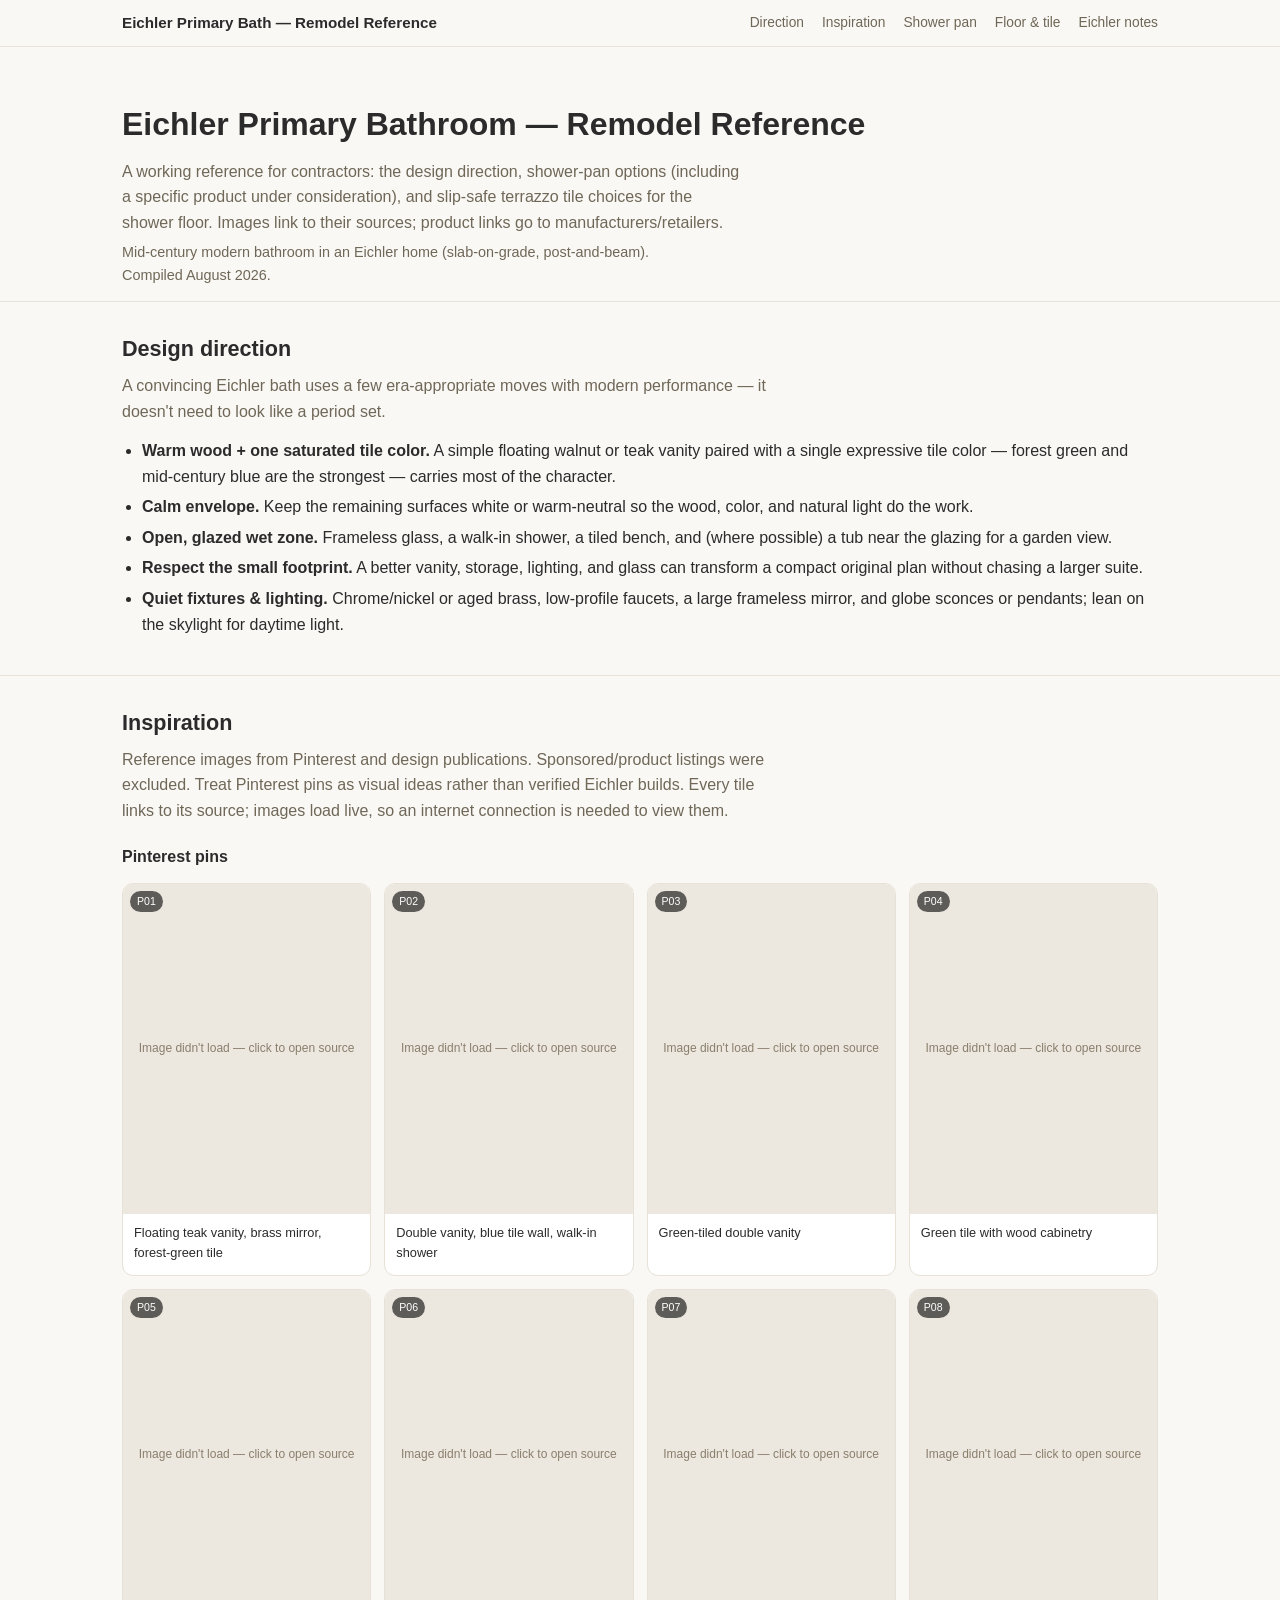
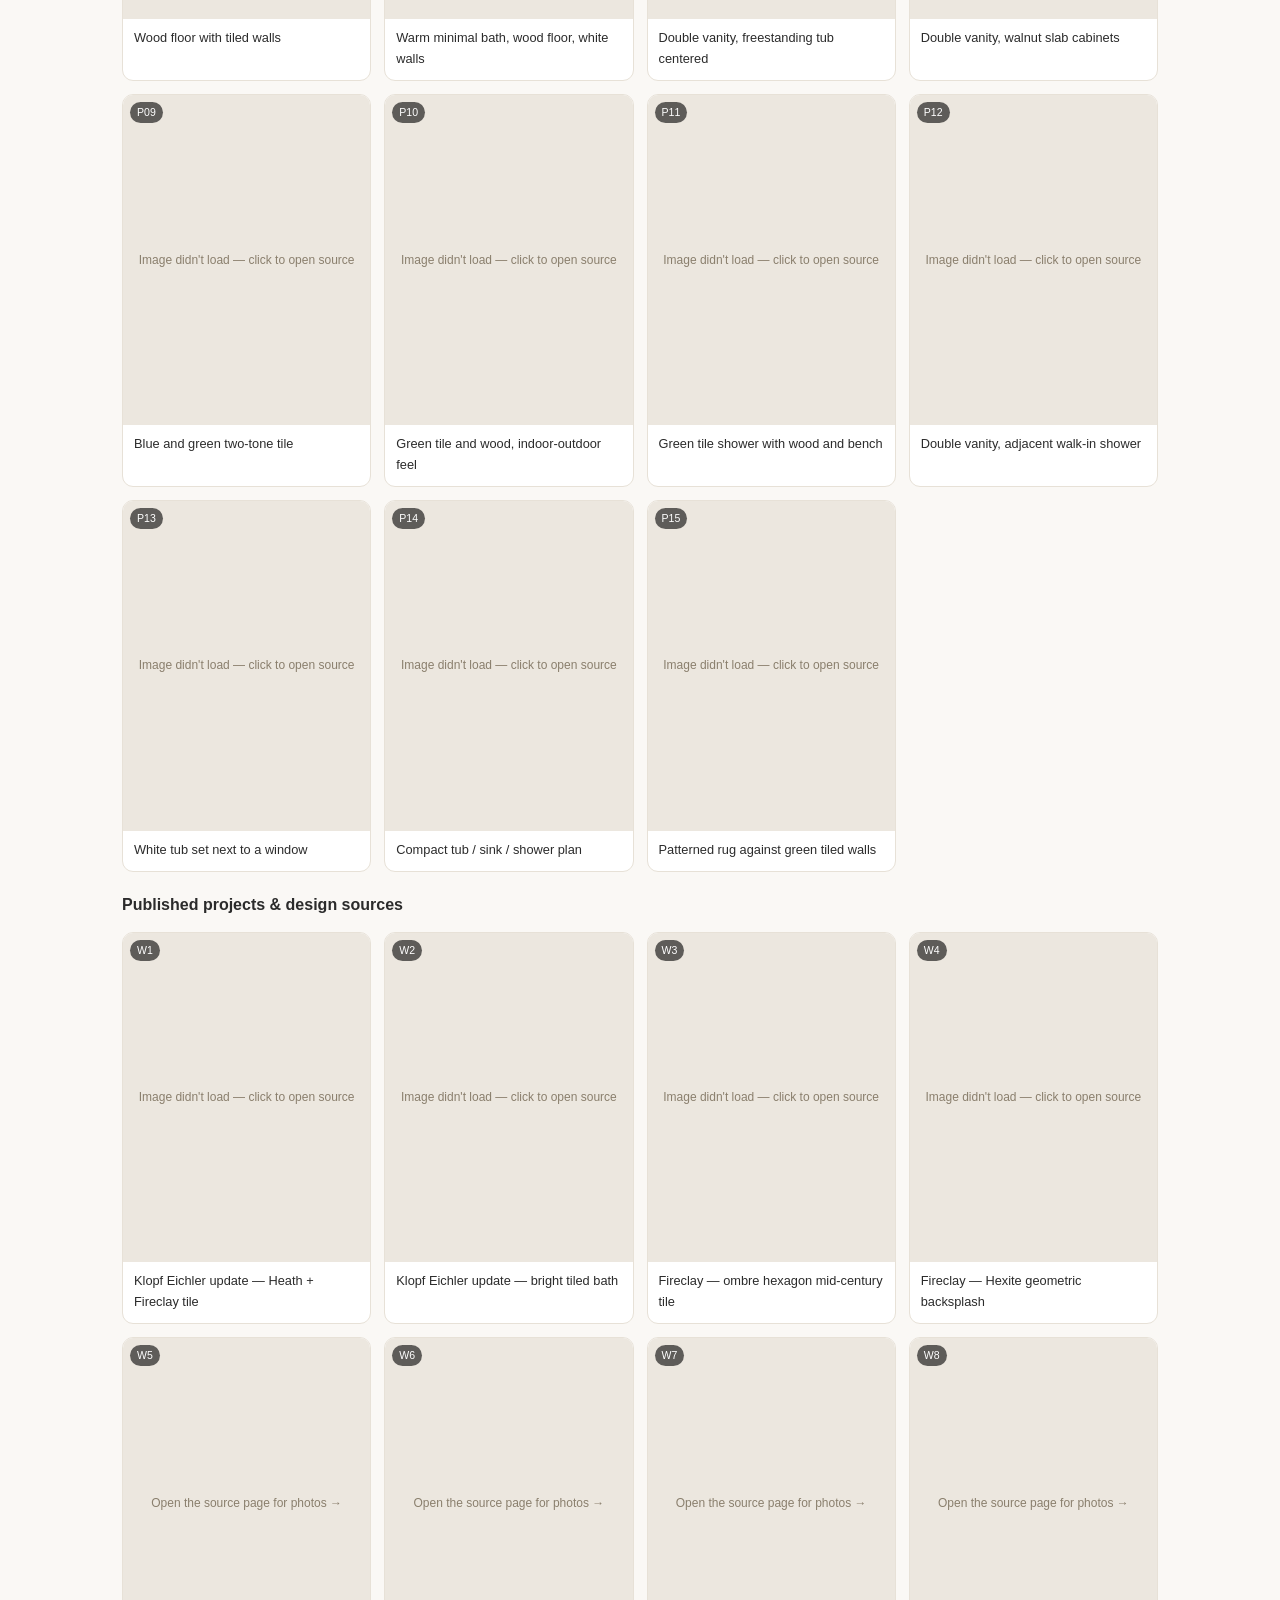
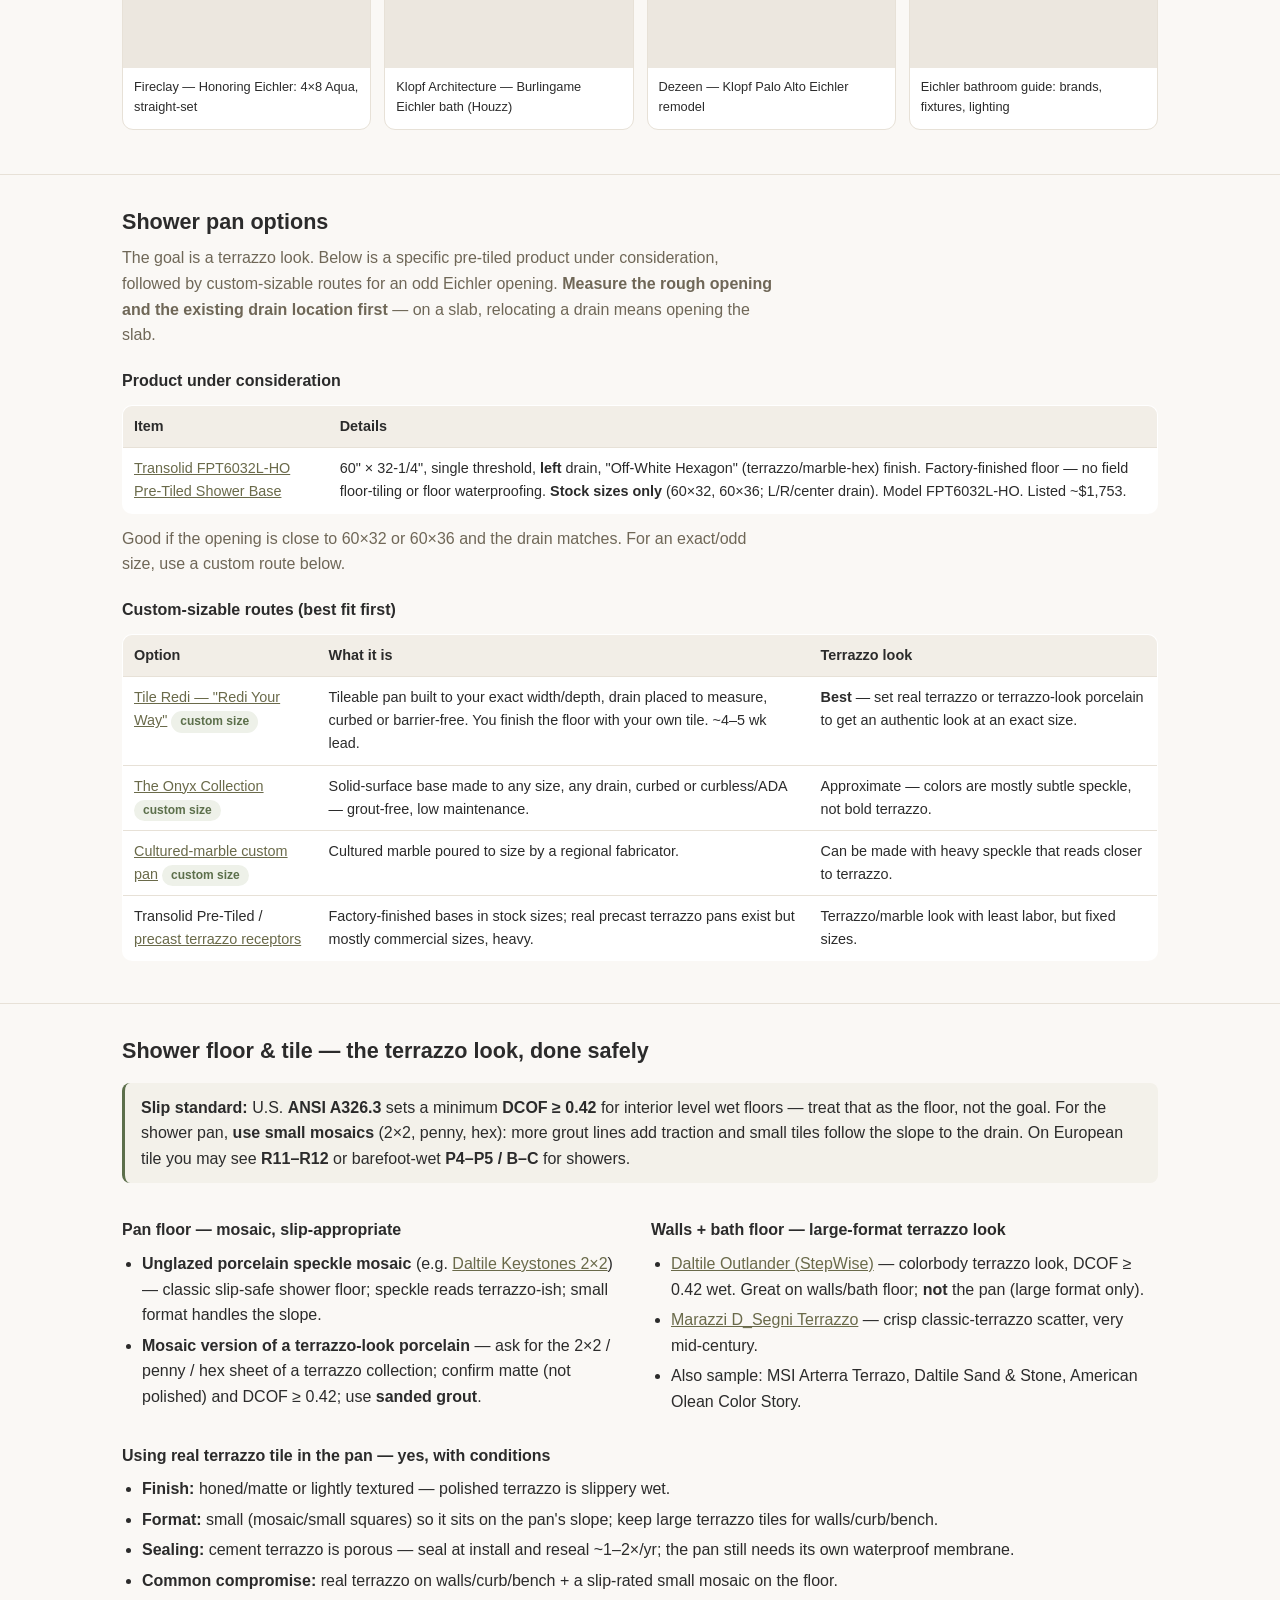
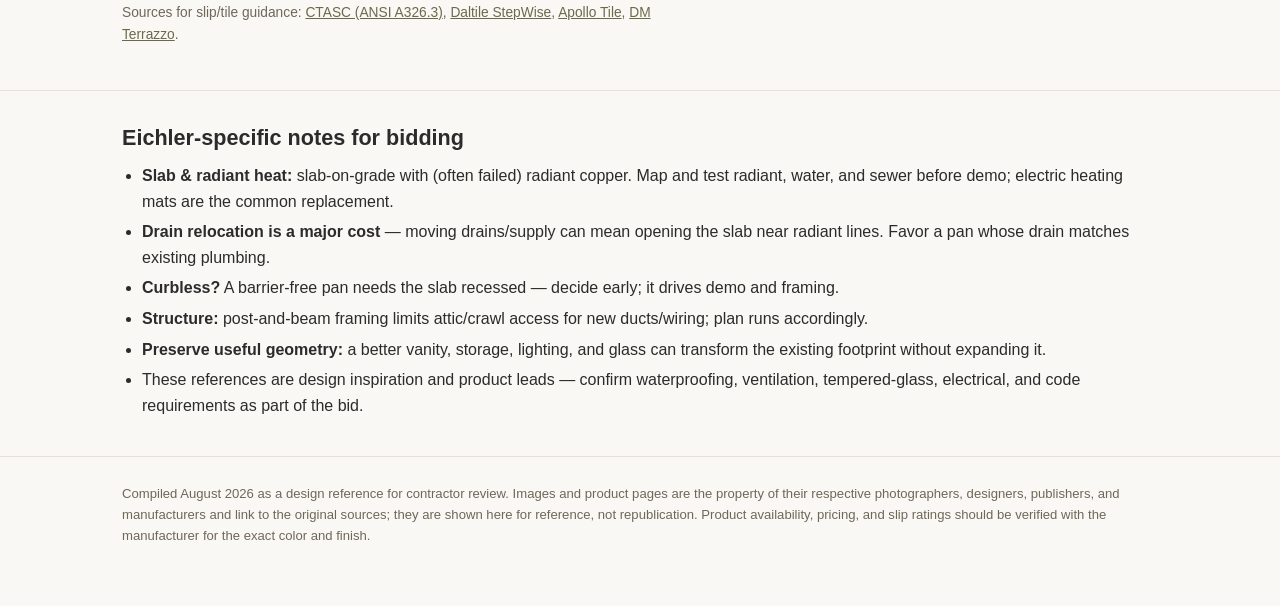
==== docs/index.html @ 96a436fc "Publish site from /docs; archive all 86 MLS photos in-repo Pages will be pointed at /docs, so only t" ====
<!DOCTYPE html>
<html lang="en">
<head>
<meta charset="utf-8">
<meta name="viewport" content="width=device-width, initial-scale=1">
<title>Eichler Primary Bath — Remodel Reference</title>
<meta name="description" content="Design direction, shower pan options, and slip-safe terrazzo tile references for an Eichler primary bathroom remodel.">
<style>
  :root { color-scheme: light dark; --bg:#faf8f5; --ink:#2b2b2b; --muted:#6f6757; --card:#fff; --line:#e7e1d7; --accent:#5c6f4b; }
  * { box-sizing: border-box; }
  html { scroll-behavior: smooth; }
  body { margin:0; font-family:-apple-system,BlinkMacSystemFont,"Segoe UI",Roboto,Helvetica,Arial,sans-serif; background:var(--bg); color:var(--ink); line-height:1.6; }
  a { color:#6a6a4a; }
  .wrap { max-width:1080px; margin:0 auto; padding:0 22px; }
  nav { position:sticky; top:0; z-index:10; background:rgba(250,248,245,.94); backdrop-filter:blur(6px); border-bottom:1px solid var(--line); }
  nav .wrap { display:flex; flex-wrap:wrap; gap:4px 18px; align-items:center; padding:11px 22px; }
  nav b { font-weight:650; margin-right:auto; font-size:.95rem; }
  nav a { text-decoration:none; color:var(--muted); font-size:.86rem; }
  nav a:hover { color:var(--ink); }
  header.hero { padding:52px 0 8px; }
  header.hero h1 { font-size:2rem; font-weight:680; margin:0 0 8px; }
  header.hero p { max-width:70ch; color:var(--muted); margin:6px 0; }
  section { padding:30px 0; border-top:1px solid var(--line); }
  h2 { font-size:1.35rem; font-weight:640; margin:0 0 4px; }
  h3 { font-size:1rem; font-weight:640; margin:20px 0 6px; }
  .lead { color:var(--muted); max-width:74ch; margin:6px 0 14px; }
  ul { margin:8px 0 8px 0; padding-left:20px; }
  li { margin:5px 0; }
  .grid { display:grid; grid-template-columns:repeat(auto-fill,minmax(200px,1fr)); gap:13px; margin:14px 0; }
  .card { display:flex; flex-direction:column; text-decoration:none; color:inherit; background:var(--card); border:1px solid var(--line); border-radius:11px; overflow:hidden; transition:transform .12s, box-shadow .12s; }
  .card:hover { transform:translateY(-3px); box-shadow:0 6px 18px rgba(0,0,0,.12); }
  .imgwrap { position:relative; background:#ece7df; aspect-ratio:3/4; }
  .imgwrap img { width:100%; height:100%; object-fit:cover; display:block; }
  .tag { position:absolute; top:7px; left:7px; background:rgba(0,0,0,.6); color:#fff; font-size:.66rem; padding:2px 7px; border-radius:20px; }
  .cap { padding:9px 11px 11px; font-size:.8rem; }
  .fallback { display:none; position:absolute; inset:0; align-items:center; justify-content:center; text-align:center; padding:14px; font-size:.75rem; color:#8a7f6d; }
  table { border-collapse:collapse; width:100%; margin:12px 0; font-size:.9rem; background:var(--card); border:1px solid var(--line); border-radius:10px; overflow:hidden; }
  th,td { text-align:left; padding:9px 11px; border-bottom:1px solid var(--line); vertical-align:top; }
  th { background:#f2eee7; font-weight:640; }
  tr:last-child td { border-bottom:none; }
  .pill { display:inline-block; background:#eef1e9; color:var(--accent); border-radius:20px; padding:1px 9px; font-size:.75rem; font-weight:600; }
  .callout { background:#f3f1ea; border-left:3px solid var(--accent); border-radius:8px; padding:12px 16px; margin:14px 0; }
  .two { display:grid; grid-template-columns:1fr 1fr; gap:22px; }
  @media (max-width:640px){ .two{grid-template-columns:1fr;} header.hero h1{font-size:1.6rem;} }
  footer { border-top:1px solid var(--line); padding:26px 0 60px; color:var(--muted); font-size:.82rem; }
</style>
</head>
<body>
<nav><div class="wrap">
  <b>Eichler Primary Bath — Remodel Reference</b>
  <a href="#direction">Direction</a>
  <a href="#inspiration">Inspiration</a>
  <a href="#pan">Shower pan</a>
  <a href="#floor">Floor &amp; tile</a>
  <a href="#eichler">Eichler notes</a>
</div></nav>

<header class="hero"><div class="wrap">
  <h1>Eichler Primary Bathroom — Remodel Reference</h1>
  <p>A working reference for contractors: the design direction, shower-pan options (including a specific product under consideration), and slip-safe terrazzo tile choices for the shower floor. Images link to their sources; product links go to manufacturers/retailers.</p>
  <p style="font-size:.9rem">Mid-century modern bathroom in an Eichler home (slab-on-grade, post-and-beam). Compiled August 2026.</p>
</div></header>

<section id="direction"><div class="wrap">
  <h2>Design direction</h2>
  <p class="lead">A convincing Eichler bath uses a few era-appropriate moves with modern performance — it doesn't need to look like a period set.</p>
  <ul>
    <li><b>Warm wood + one saturated tile color.</b> A simple floating walnut or teak vanity paired with a single expressive tile color — forest green and mid-century blue are the strongest — carries most of the character.</li>
    <li><b>Calm envelope.</b> Keep the remaining surfaces white or warm-neutral so the wood, color, and natural light do the work.</li>
    <li><b>Open, glazed wet zone.</b> Frameless glass, a walk-in shower, a tiled bench, and (where possible) a tub near the glazing for a garden view.</li>
    <li><b>Respect the small footprint.</b> A better vanity, storage, lighting, and glass can transform a compact original plan without chasing a larger suite.</li>
    <li><b>Quiet fixtures & lighting.</b> Chrome/nickel or aged brass, low-profile faucets, a large frameless mirror, and globe sconces or pendants; lean on the skylight for daytime light.</li>
  </ul>
</div></section>

<section id="inspiration"><div class="wrap">
  <h2>Inspiration</h2>
  <p class="lead">Reference images from Pinterest and design publications. Sponsored/product listings were excluded. Treat Pinterest pins as visual ideas rather than verified Eichler builds. Every tile links to its source; images load live, so an internet connection is needed to view them.</p>
  <h3>Pinterest pins</h3>
  <div class="grid" id="pins"></div>
  <h3>Published projects &amp; design sources</h3>
  <div class="grid" id="web"></div>
</div></section>

<section id="pan"><div class="wrap">
  <h2>Shower pan options</h2>
  <p class="lead">The goal is a terrazzo look. Below is a specific pre-tiled product under consideration, followed by custom-sizable routes for an odd Eichler opening. <b>Measure the rough opening and the existing drain location first</b> — on a slab, relocating a drain means opening the slab.</p>

  <h3>Product under consideration</h3>
  <table>
    <tr><th>Item</th><th>Details</th></tr>
    <tr><td><a href="https://www.fergusonhome.com/product/summary/2017269" target="_blank" rel="noopener">Transolid FPT6032L-HO Pre-Tiled Shower Base</a></td>
        <td>60"&nbsp;×&nbsp;32-1/4", single threshold, <b>left</b> drain, "Off-White Hexagon" (terrazzo/marble-hex) finish. Factory-finished floor — no field floor-tiling or floor waterproofing. <b>Stock sizes only</b> (60×32, 60×36; L/R/center drain). Model FPT6032L-HO. Listed ~$1,753.</td></tr>
  </table>
  <p class="lead">Good if the opening is close to 60×32 or 60×36 and the drain matches. For an exact/odd size, use a custom route below.</p>

  <h3>Custom-sizable routes (best fit first)</h3>
  <table>
    <tr><th>Option</th><th>What it is</th><th>Terrazzo look</th></tr>
    <tr><td><a href="https://tileredi.com/products/custom-shower-pans" target="_blank" rel="noopener">Tile Redi — "Redi Your Way"</a> <span class="pill">custom size</span></td>
        <td>Tileable pan built to your exact width/depth, drain placed to measure, curbed or barrier-free. You finish the floor with your own tile. ~4–5 wk lead.</td>
        <td><b>Best</b> — set real terrazzo or terrazzo-look porcelain to get an authentic look at an exact size.</td></tr>
    <tr><td><a href="https://onyxcollection.com/custom-shower-base-pan-full-height-curb/" target="_blank" rel="noopener">The Onyx Collection</a> <span class="pill">custom size</span></td>
        <td>Solid-surface base made to any size, any drain, curbed or curbless/ADA — grout-free, low maintenance.</td>
        <td>Approximate — colors are mostly subtle speckle, not bold terrazzo.</td></tr>
    <tr><td><a href="https://www.marblelite.com/shower-pans" target="_blank" rel="noopener">Cultured-marble custom pan</a> <span class="pill">custom size</span></td>
        <td>Cultured marble poured to size by a regional fabricator.</td>
        <td>Can be made with heavy speckle that reads closer to terrazzo.</td></tr>
    <tr><td>Transolid Pre-Tiled / <a href="https://retrorenovation.com/2016/02/22/terrazzo-shower-bases-fiat/" target="_blank" rel="noopener">precast terrazzo receptors</a></td>
        <td>Factory-finished bases in stock sizes; real precast terrazzo pans exist but mostly commercial sizes, heavy.</td>
        <td>Terrazzo/marble look with least labor, but fixed sizes.</td></tr>
  </table>
</div></section>

<section id="floor"><div class="wrap">
  <h2>Shower floor &amp; tile — the terrazzo look, done safely</h2>
  <div class="callout">
    <b>Slip standard:</b> U.S. <b>ANSI&nbsp;A326.3</b> sets a minimum <b>DCOF ≥ 0.42</b> for interior level wet floors — treat that as the floor, not the goal. For the shower pan, <b>use small mosaics</b> (2×2, penny, hex): more grout lines add traction and small tiles follow the slope to the drain. On European tile you may see <b>R11–R12</b> or barefoot-wet <b>P4–P5 / B–C</b> for showers.
  </div>

  <div class="two">
    <div>
      <h3>Pan floor — mosaic, slip-appropriate</h3>
      <ul>
        <li><b>Unglazed porcelain speckle mosaic</b> (e.g. <a href="https://www.daltile.com/mosaic-tile" target="_blank" rel="noopener">Daltile Keystones 2×2</a>) — classic slip-safe shower floor; speckle reads terrazzo-ish; small format handles the slope.</li>
        <li><b>Mosaic version of a terrazzo-look porcelain</b> — ask for the 2×2 / penny / hex sheet of a terrazzo collection; confirm matte (not polished) and DCOF ≥ 0.42; use <b>sanded grout</b>.</li>
      </ul>
    </div>
    <div>
      <h3>Walls + bath floor — large-format terrazzo look</h3>
      <ul>
        <li><a href="https://www.daltile.com/products/terrazzo-look/outlander/dusk-rectangle-12x24-alto-stepwise-matte" target="_blank" rel="noopener">Daltile Outlander (StepWise)</a> — colorbody terrazzo look, DCOF ≥ 0.42 wet. Great on walls/bath floor; <b>not</b> the pan (large format only).</li>
        <li><a href="https://floorzz.com/products/marazzi-d_segni-terrazzo-glazed-porcelain-tile-white" target="_blank" rel="noopener">Marazzi D_Segni Terrazzo</a> — crisp classic-terrazzo scatter, very mid-century.</li>
        <li>Also sample: MSI Arterra Terrazo, Daltile Sand&nbsp;&amp;&nbsp;Stone, American Olean Color Story.</li>
      </ul>
    </div>
  </div>

  <h3>Using real terrazzo tile in the pan — yes, with conditions</h3>
  <ul>
    <li><b>Finish:</b> honed/matte or lightly textured — polished terrazzo is slippery wet.</li>
    <li><b>Format:</b> small (mosaic/small squares) so it sits on the pan's slope; keep large terrazzo tiles for walls/curb/bench.</li>
    <li><b>Sealing:</b> cement terrazzo is porous — seal at install and reseal ~1–2×/yr; the pan still needs its own waterproof membrane.</li>
    <li><b>Common compromise:</b> real terrazzo on walls/curb/bench + a slip-rated small mosaic on the floor.</li>
  </ul>
  <p class="lead" style="font-size:.86rem">Sources for slip/tile guidance: <a href="https://ctasc.com/expert-answers/are-there-standards-for-residential-shower-floors/" target="_blank" rel="noopener">CTASC (ANSI A326.3)</a>, <a href="https://www.daltile.com/why-daltile/innovation-and-technology/stepwise" target="_blank" rel="noopener">Daltile StepWise</a>, <a href="https://apollotile.com/blogs/our-blogs/terrazzo-tile-vs-terrazzo-look-tile-whats-the-difference" target="_blank" rel="noopener">Apollo Tile</a>, <a href="https://dmterrazzo.com/is-terrazzo-slippery/" target="_blank" rel="noopener">DM Terrazzo</a>.</p>
</div></section>

<section id="eichler"><div class="wrap">
  <h2>Eichler-specific notes for bidding</h2>
  <ul>
    <li><b>Slab &amp; radiant heat:</b> slab-on-grade with (often failed) radiant copper. Map and test radiant, water, and sewer before demo; electric heating mats are the common replacement.</li>
    <li><b>Drain relocation is a major cost</b> — moving drains/supply can mean opening the slab near radiant lines. Favor a pan whose drain matches existing plumbing.</li>
    <li><b>Curbless?</b> A barrier-free pan needs the slab recessed — decide early; it drives demo and framing.</li>
    <li><b>Structure:</b> post-and-beam framing limits attic/crawl access for new ducts/wiring; plan runs accordingly.</li>
    <li><b>Preserve useful geometry:</b> a better vanity, storage, lighting, and glass can transform the existing footprint without expanding it.</li>
    <li>These references are design inspiration and product leads — confirm waterproofing, ventilation, tempered-glass, electrical, and code requirements as part of the bid.</li>
  </ul>
</div></section>

<footer><div class="wrap">
  Compiled August 2026 as a design reference for contractor review. Images and product pages are the property of their respective photographers, designers, publishers, and manufacturers and link to the original sources; they are shown here for reference, not republication. Product availability, pricing, and slip ratings should be verified with the manufacturer for the exact color and finish.
</div></footer>

<script>
const pins = [
 ["P01","https://i.pinimg.com/736x/94/41/30/944130f76bd7a2ea992a2175294febef.jpg","https://www.pinterest.com/pin/7388786885238314/","Floating teak vanity, brass mirror, forest-green tile"],
 ["P02","https://i.pinimg.com/736x/4d/06/7a/4d067aadc2fcd051c77a9845d8d25f89.jpg","https://www.pinterest.com/pin/211174979105655/","Double vanity, blue tile wall, walk-in shower"],
 ["P03","https://i.pinimg.com/736x/be/9e/00/be9e00fc2176d018792b5ac1dc75216b.jpg","https://www.pinterest.com/pin/74098356365535422/","Green-tiled double vanity"],
 ["P04","https://i.pinimg.com/736x/d4/76/ab/d476abc363ddb4fe7d8d52e5ab073c54.jpg","https://www.pinterest.com/pin/282530576621102392/","Green tile with wood cabinetry"],
 ["P05","https://i.pinimg.com/736x/40/79/52/407952dd67297703ed7d6a49ccb503c5.jpg","https://www.pinterest.com/pin/491173903132983149/","Wood floor with tiled walls"],
 ["P06","https://i.pinimg.com/736x/22/22/7e/22227e87369c63733a631048827c2f76.jpg","https://www.pinterest.com/pin/6262886975189924/","Warm minimal bath, wood floor, white walls"],
 ["P07","https://i.pinimg.com/736x/1c/61/d3/1c61d30db194651d5373874dd109efd5.jpg","https://www.pinterest.com/pin/180073685096226764/","Double vanity, freestanding tub centered"],
 ["P08","https://i.pinimg.com/736x/9a/51/5d/9a515df4c4f80d9babada60589e01cf7.jpg","https://www.pinterest.com/pin/4785143351953705/","Double vanity, walnut slab cabinets"],
 ["P09","https://i.pinimg.com/736x/0a/81/43/0a81435bfd04051c81c8a1f5e1322bef.jpg","https://www.pinterest.com/pin/133700682679829187/","Blue and green two-tone tile"],
 ["P10","https://i.pinimg.com/736x/00/fe/6c/00fe6cdf18fcf04a13f1b59932a08cfd.jpg","https://www.pinterest.com/pin/306385580922834404/","Green tile and wood, indoor-outdoor feel"],
 ["P11","https://i.pinimg.com/736x/b2/94/1c/b2941c91431af07ad31e58799d18f3e9.jpg","https://www.pinterest.com/pin/11962755256804765/","Green tile shower with wood and bench"],
 ["P12","https://i.pinimg.com/736x/fe/3d/99/fe3d99b6b9e46df07ff75046a8b93506.jpg","https://www.pinterest.com/pin/1130122100250679098/","Double vanity, adjacent walk-in shower"],
 ["P13","https://i.pinimg.com/736x/4e/27/ef/4e27ef1c76bb7ebac75f551dfba1020a.jpg","https://www.pinterest.com/pin/576179346095157057/","White tub set next to a window"],
 ["P14","https://i.pinimg.com/736x/ea/00/a2/ea00a2f0f090d46353a1d3ee8941824f.jpg","https://www.pinterest.com/pin/68748657599/","Compact tub / sink / shower plan"],
 ["P15","https://i.pinimg.com/736x/a6/21/9a/a6219a32ba1029cf6d0dccefe4876b49.jpg","https://www.pinterest.com/pin/920634348880114229/","Patterned rug against green tiled walls"],
];
const web = [
 ["W1","https://onekindesign.com/wp-content/uploads/2016/04/Eichler-Remodel-Klopf-Architecture-24-1-Kindesign.jpg","https://onekindesign.com/eichler-home-california-inspiring-update/","Klopf Eichler update — Heath + Fireclay tile"],
 ["W2","https://onekindesign.com/wp-content/uploads/2016/04/Eichler-Remodel-Klopf-Architecture-23-1-Kindesign.jpg","https://onekindesign.com/eichler-home-california-inspiring-update/","Klopf Eichler update — bright tiled bath"],
 ["W3","https://cdn.shopify.com/s/files/1/0971/1596/3695/files/midcentury-bathroom-Warm-to-Cool-Hexagon-Tile-Bathroom.jpg?v=1772656654","https://www.fireclaytile.com/blog/full/tile-by-style-mod-about-midcentury-bathrooms","Fireclay — ombre hexagon mid-century tile"],
 ["W4","https://cdn.shopify.com/s/files/1/0971/1596/3695/files/midcentury-bathroom-Contemporary-Hexite-Tile-Backsplash-in-Antique.jpg?v=1772656648","https://www.fireclaytile.com/blog/full/tile-by-style-mod-about-midcentury-bathrooms","Fireclay — Hexite geometric backsplash"],
 ["W5","","https://www.fireclaytile.com/blog/full/project-spotlight-honoring-eichler","Fireclay — Honoring Eichler: 4×8 Aqua, straight-set"],
 ["W6","","https://www.houzz.com/photos/burlingame-eichler-remodel-by-klopf-architecture-midcentury-bathroom-san-francisco-phvw-vp~119114637","Klopf Architecture — Burlingame Eichler bath (Houzz)"],
 ["W7","","https://www.dezeen.com/2019/02/06/palo-alto-eichler-remodel-klopf-architecture-silicon-valley/","Dezeen — Klopf Palo Alto Eichler remodel"],
 ["W8","","https://www.eichlerhomesforsale.com/blog/the-eichler-bathroom-balancing-vintage-charm-with-modern-expectations","Eichler bathroom guide: brands, fixtures, lighting"],
];
function render(list, elId) {
  document.getElementById(elId).innerHTML = list.map(([tag,img,href,cap]) => {
    const media = img
      ? `<img src="${img}" loading="lazy" alt="${cap}" onerror="this.style.display='none';this.nextElementSibling.style.display='flex'"><div class="fallback">Image didn't load — click to open source</div>`
      : `<div class="fallback" style="display:flex">Open the source page for photos →</div>`;
    return `<a class="card" href="${href}" target="_blank" rel="noopener"><div class="imgwrap"><span class="tag">${tag}</span>${media}</div><div class="cap">${cap}</div></a>`;
  }).join("");
}
render(pins,"pins"); render(web,"web");
</script>
</body>
</html>
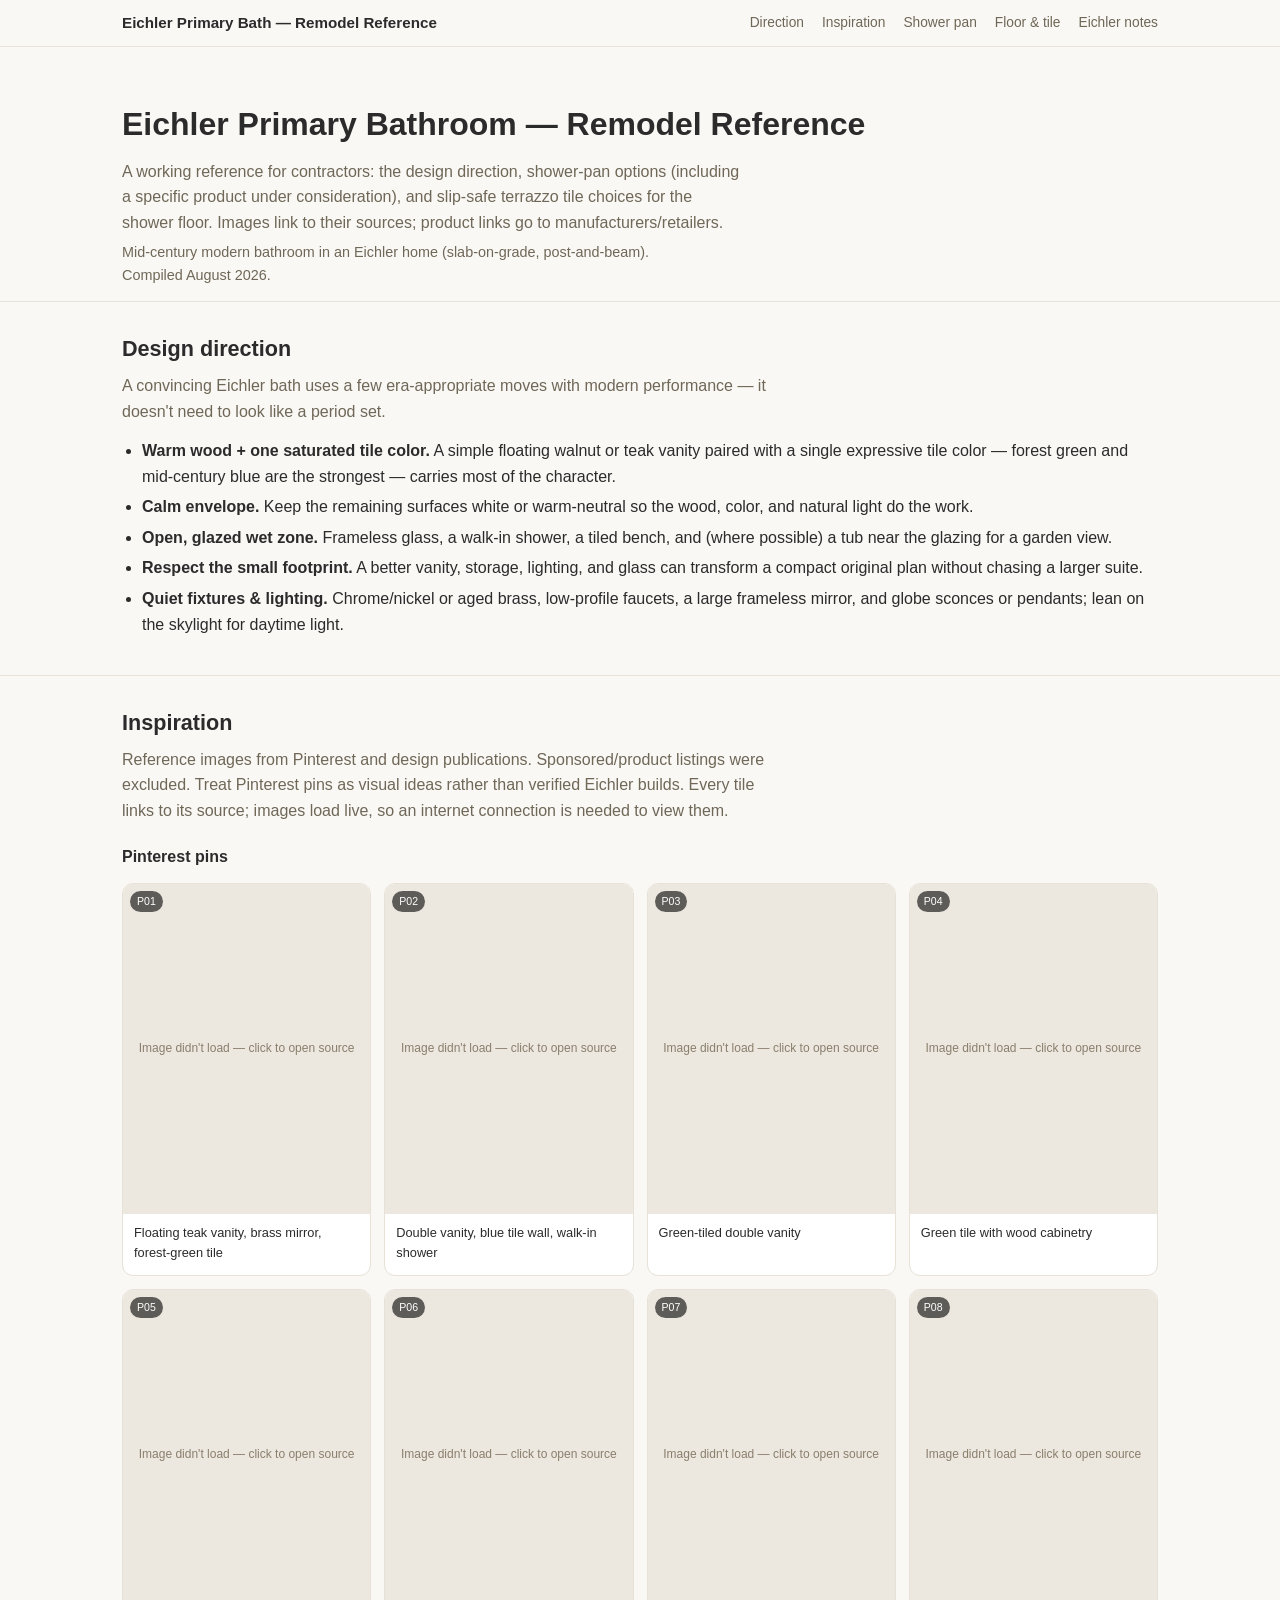
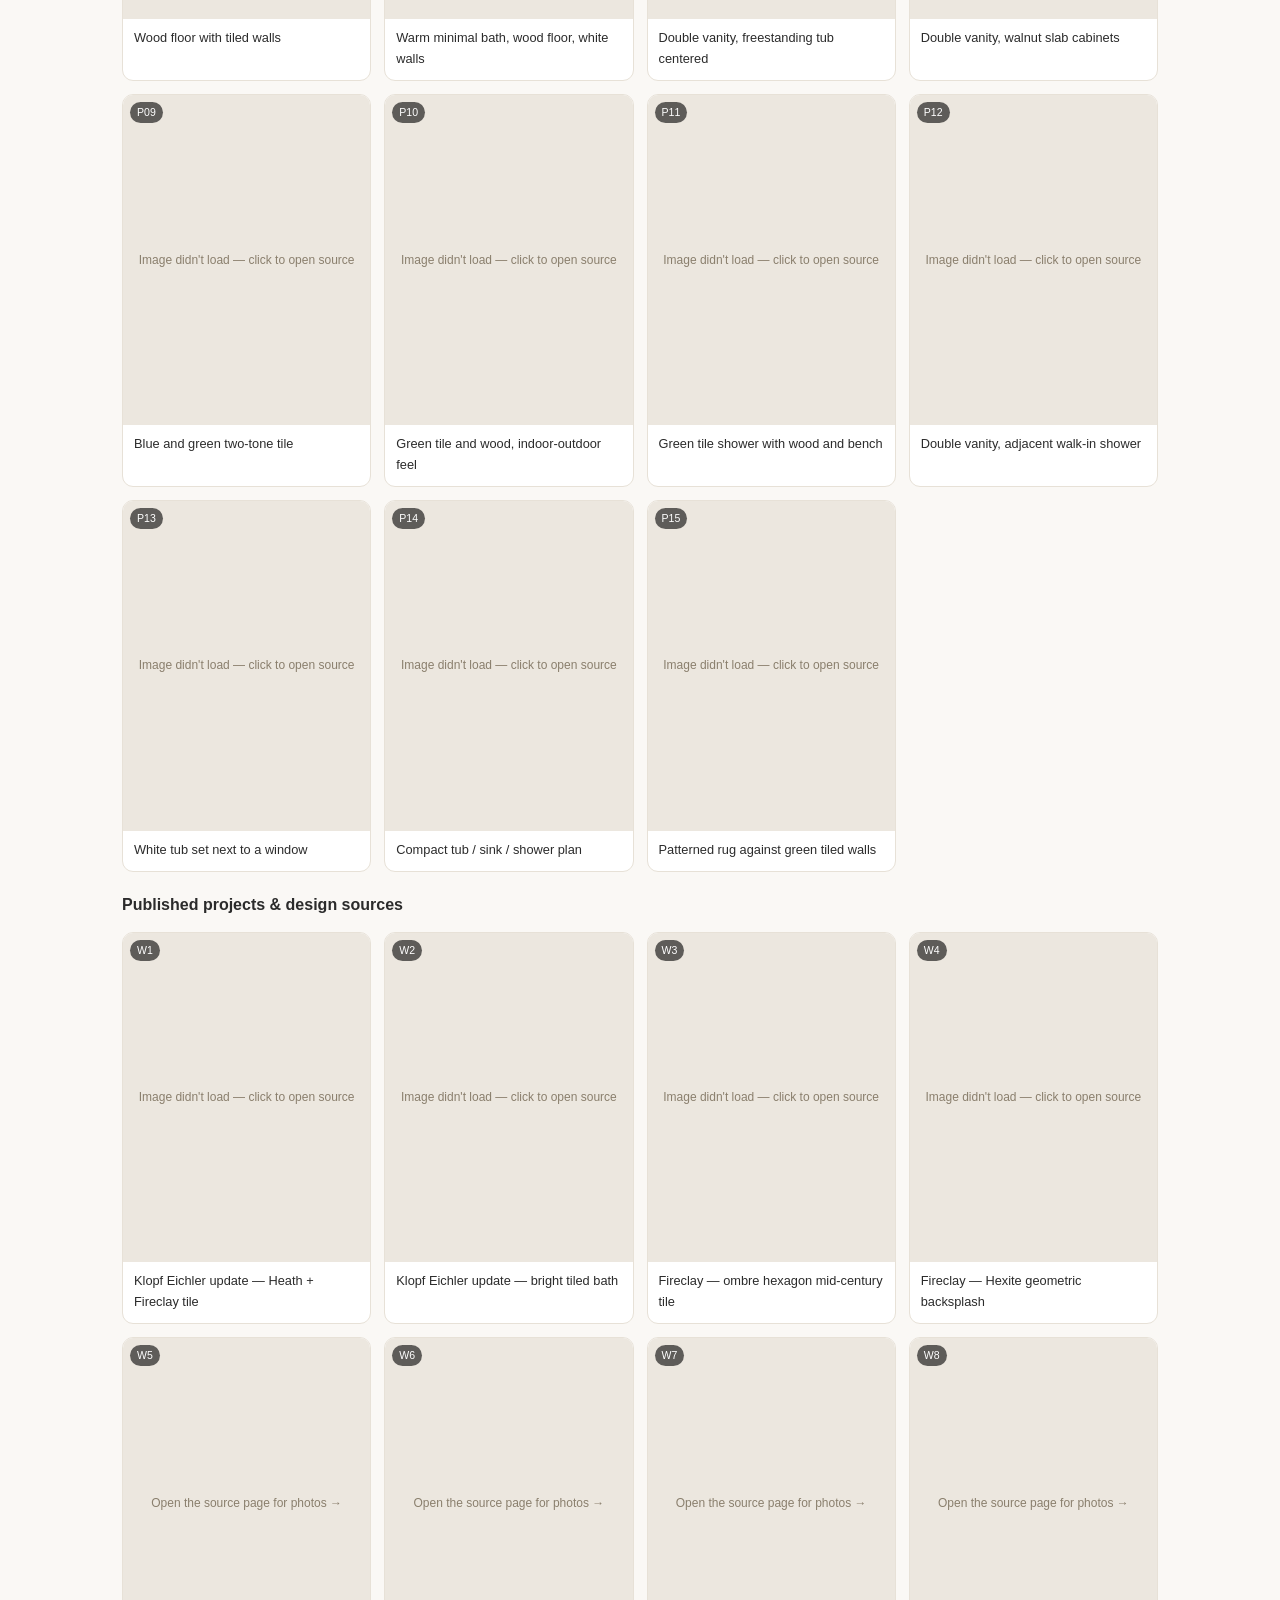
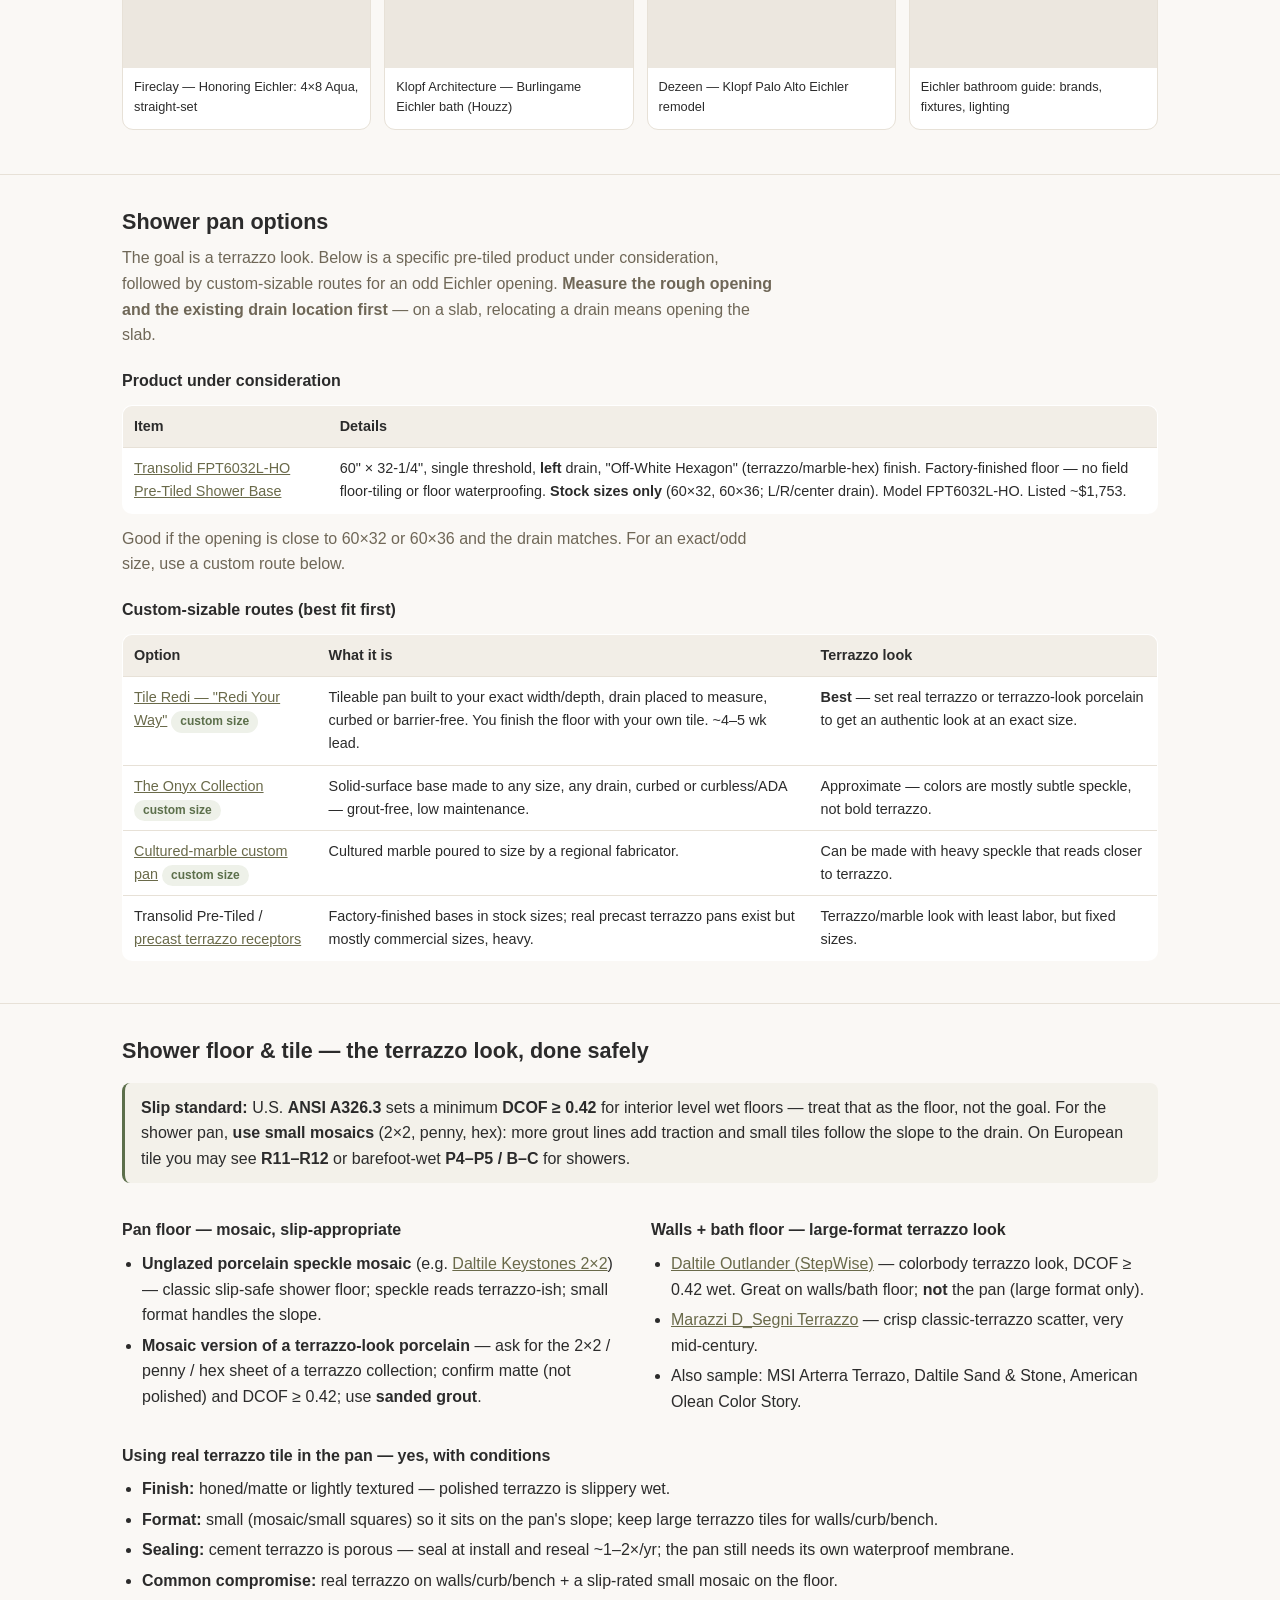
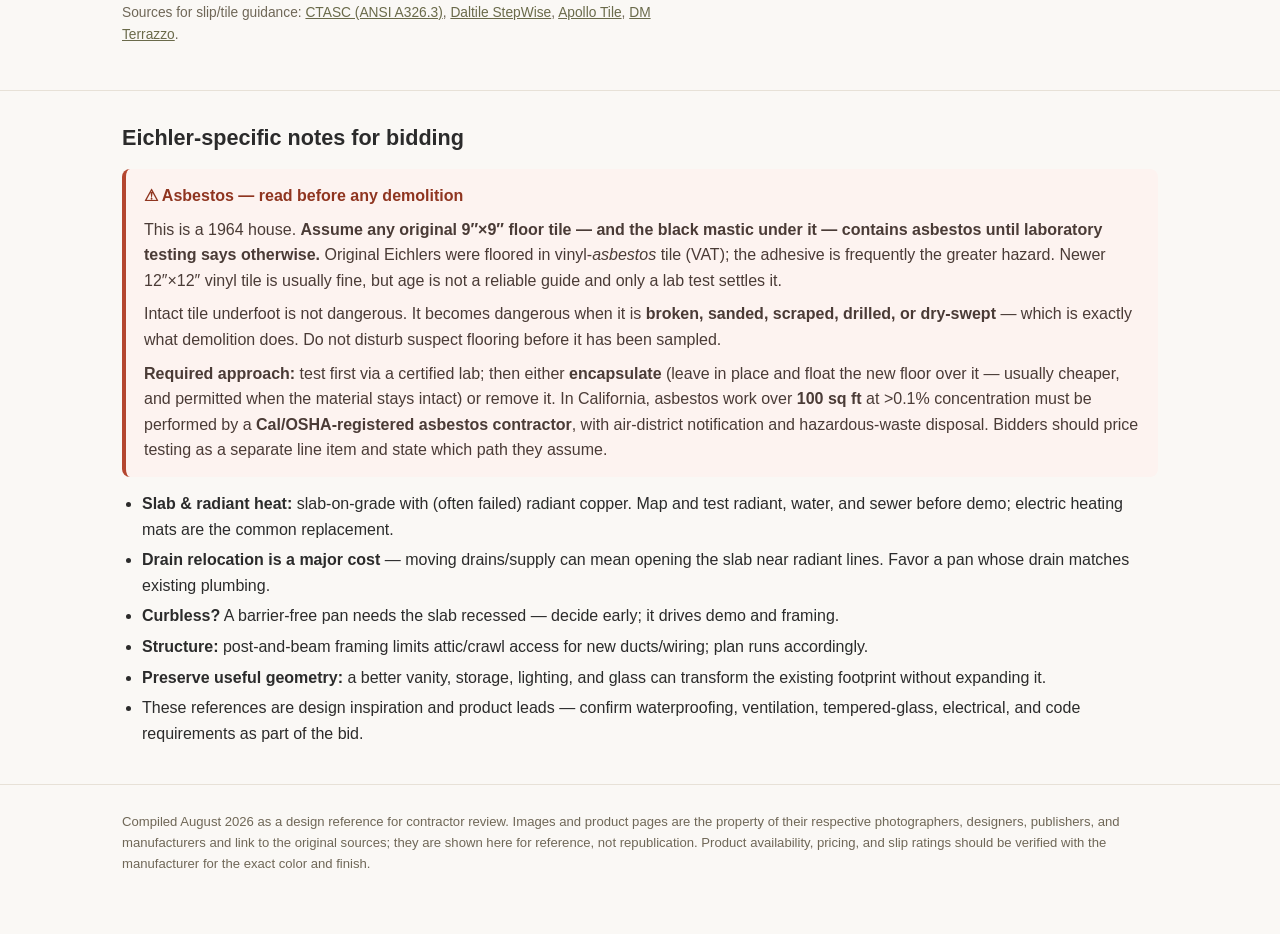
==== commit eedc6079: "Add asbestos warning to contractor page; add bathroom terrazzo floor guidance" ====
--- a/docs/index.html
+++ b/docs/index.html
@@ -148,6 +148,14 @@
 
 <section id="eichler"><div class="wrap">
   <h2>Eichler-specific notes for bidding</h2>
+
+  <div style="background:#fdf3f0;border-left:4px solid #b4462f;border-radius:8px;padding:14px 18px;margin:14px 0">
+    <p style="margin:0 0 8px;color:#8f3520;font-weight:650">⚠ Asbestos — read before any demolition</p>
+    <p style="margin:0 0 8px;color:#4a3b36">This is a 1964 house. <b>Assume any original 9″×9″ floor tile — and the black mastic under it — contains asbestos until laboratory testing says otherwise.</b> Original Eichlers were floored in vinyl-<i>asbestos</i> tile (VAT); the adhesive is frequently the greater hazard. Newer 12″×12″ vinyl tile is usually fine, but age is not a reliable guide and only a lab test settles it.</p>
+    <p style="margin:0 0 8px;color:#4a3b36">Intact tile underfoot is not dangerous. It becomes dangerous when it is <b>broken, sanded, scraped, drilled, or dry-swept</b> — which is exactly what demolition does. Do not disturb suspect flooring before it has been sampled.</p>
+    <p style="margin:0;color:#4a3b36"><b>Required approach:</b> test first via a certified lab; then either <b>encapsulate</b> (leave in place and float the new floor over it — usually cheaper, and permitted when the material stays intact) or remove it. In California, asbestos work over <b>100 sq ft</b> at &gt;0.1% concentration must be performed by a <b>Cal/OSHA-registered asbestos contractor</b>, with air-district notification and hazardous-waste disposal. Bidders should price testing as a separate line item and state which path they assume.</p>
+  </div>
+
   <ul>
     <li><b>Slab &amp; radiant heat:</b> slab-on-grade with (often failed) radiant copper. Map and test radiant, water, and sewer before demo; electric heating mats are the common replacement.</li>
     <li><b>Drain relocation is a major cost</b> — moving drains/supply can mean opening the slab near radiant lines. Favor a pan whose drain matches existing plumbing.</li>
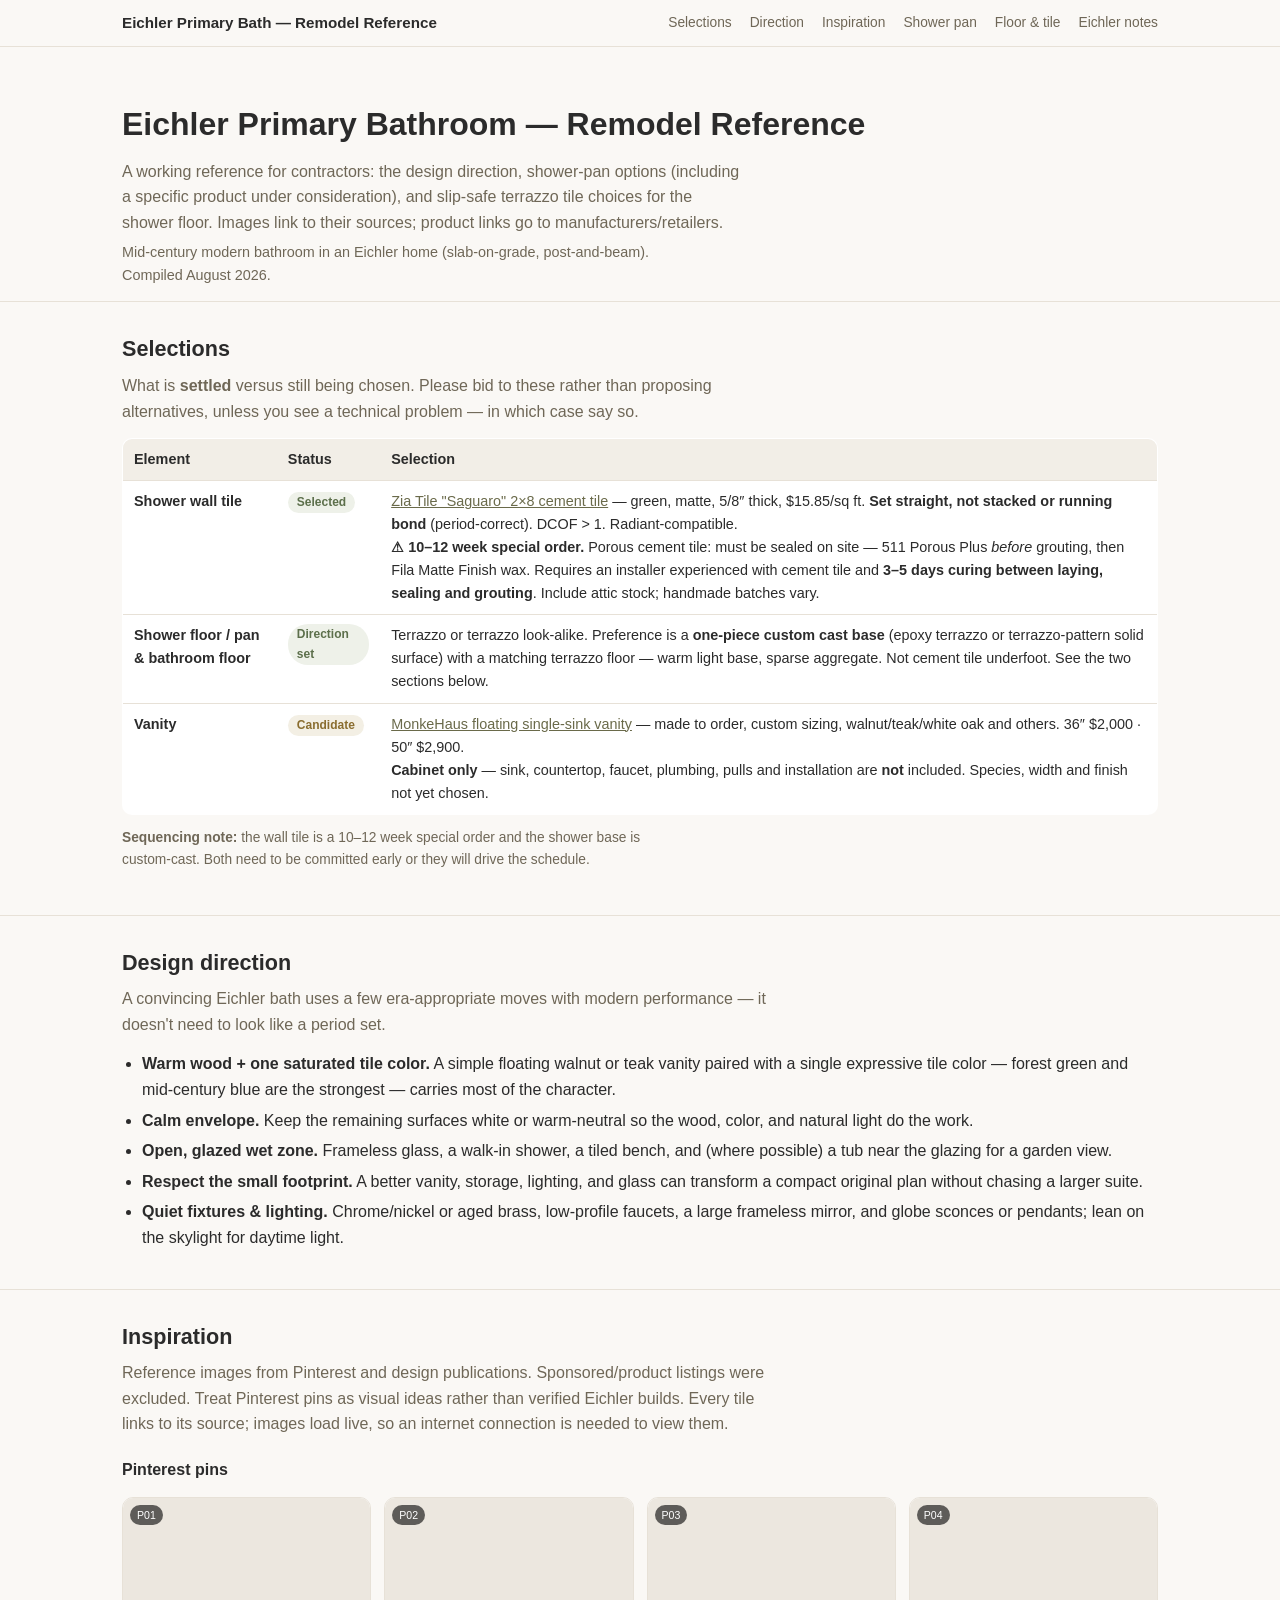
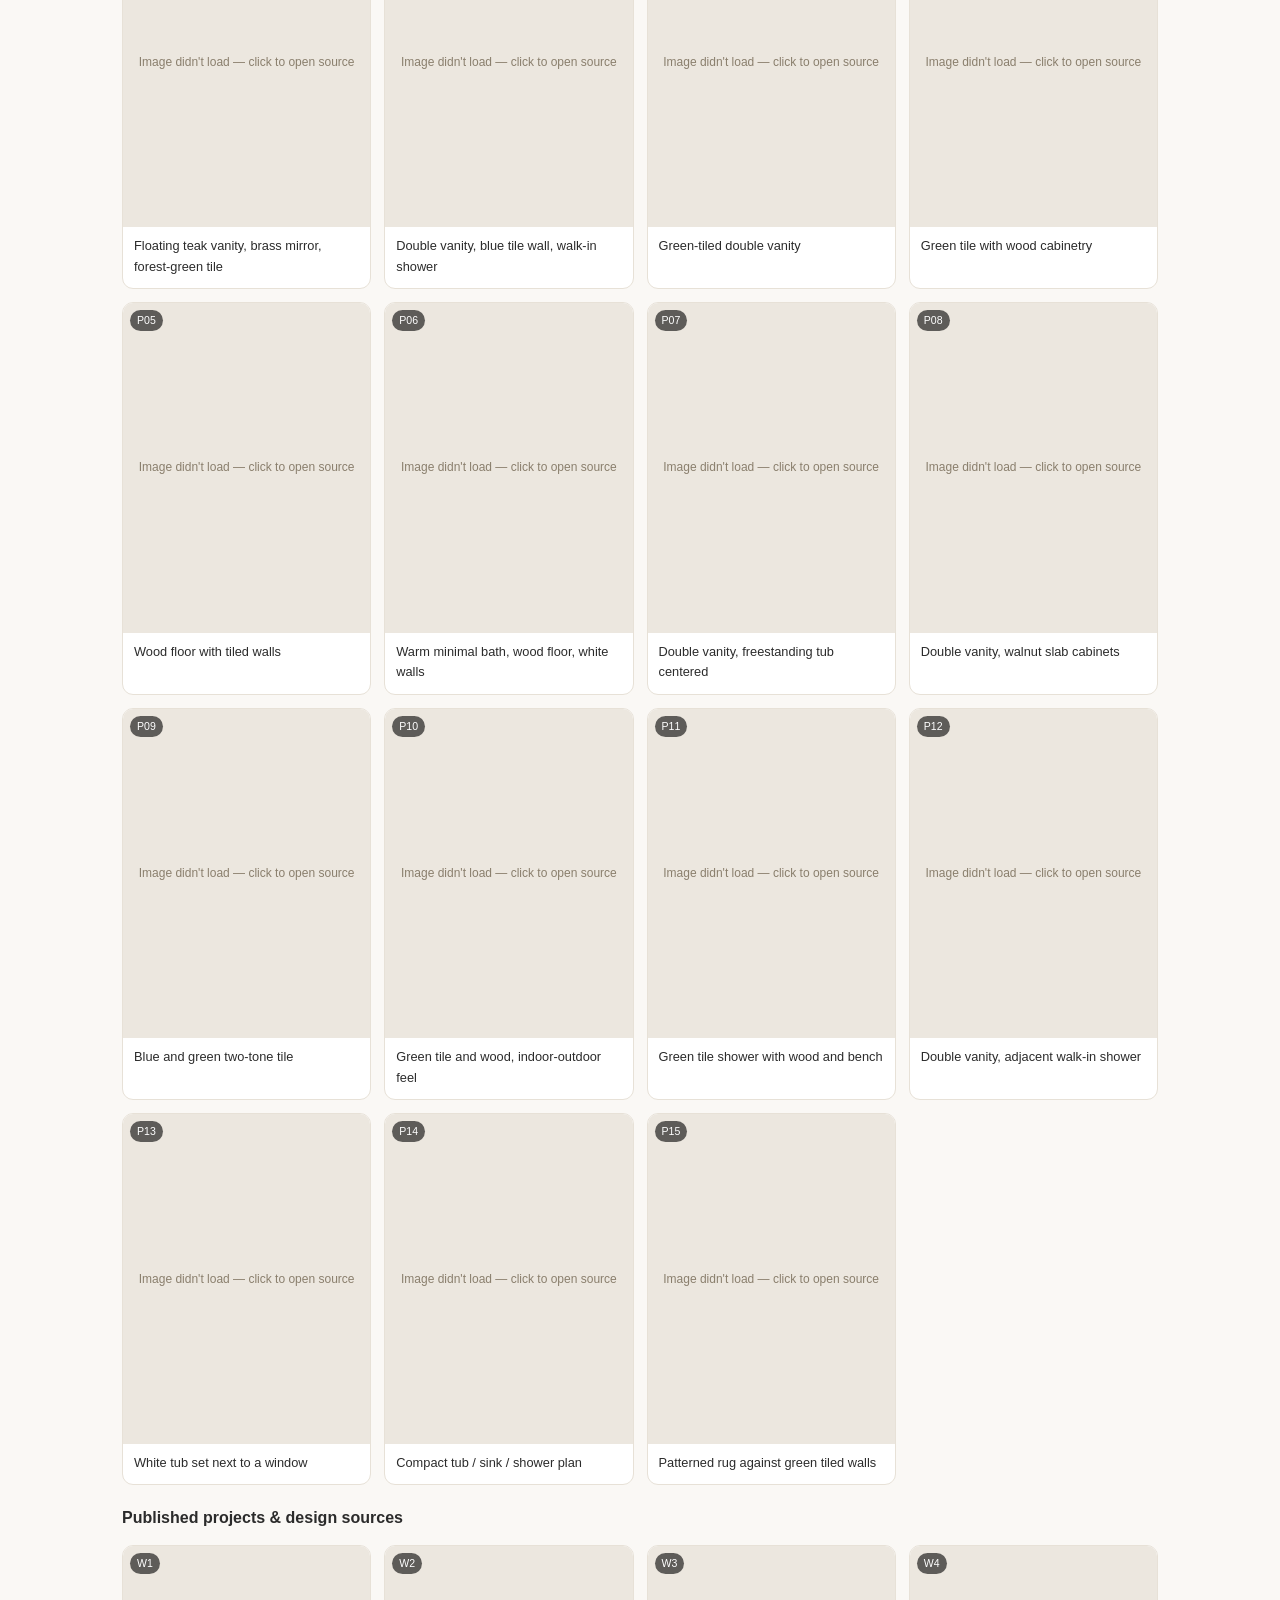
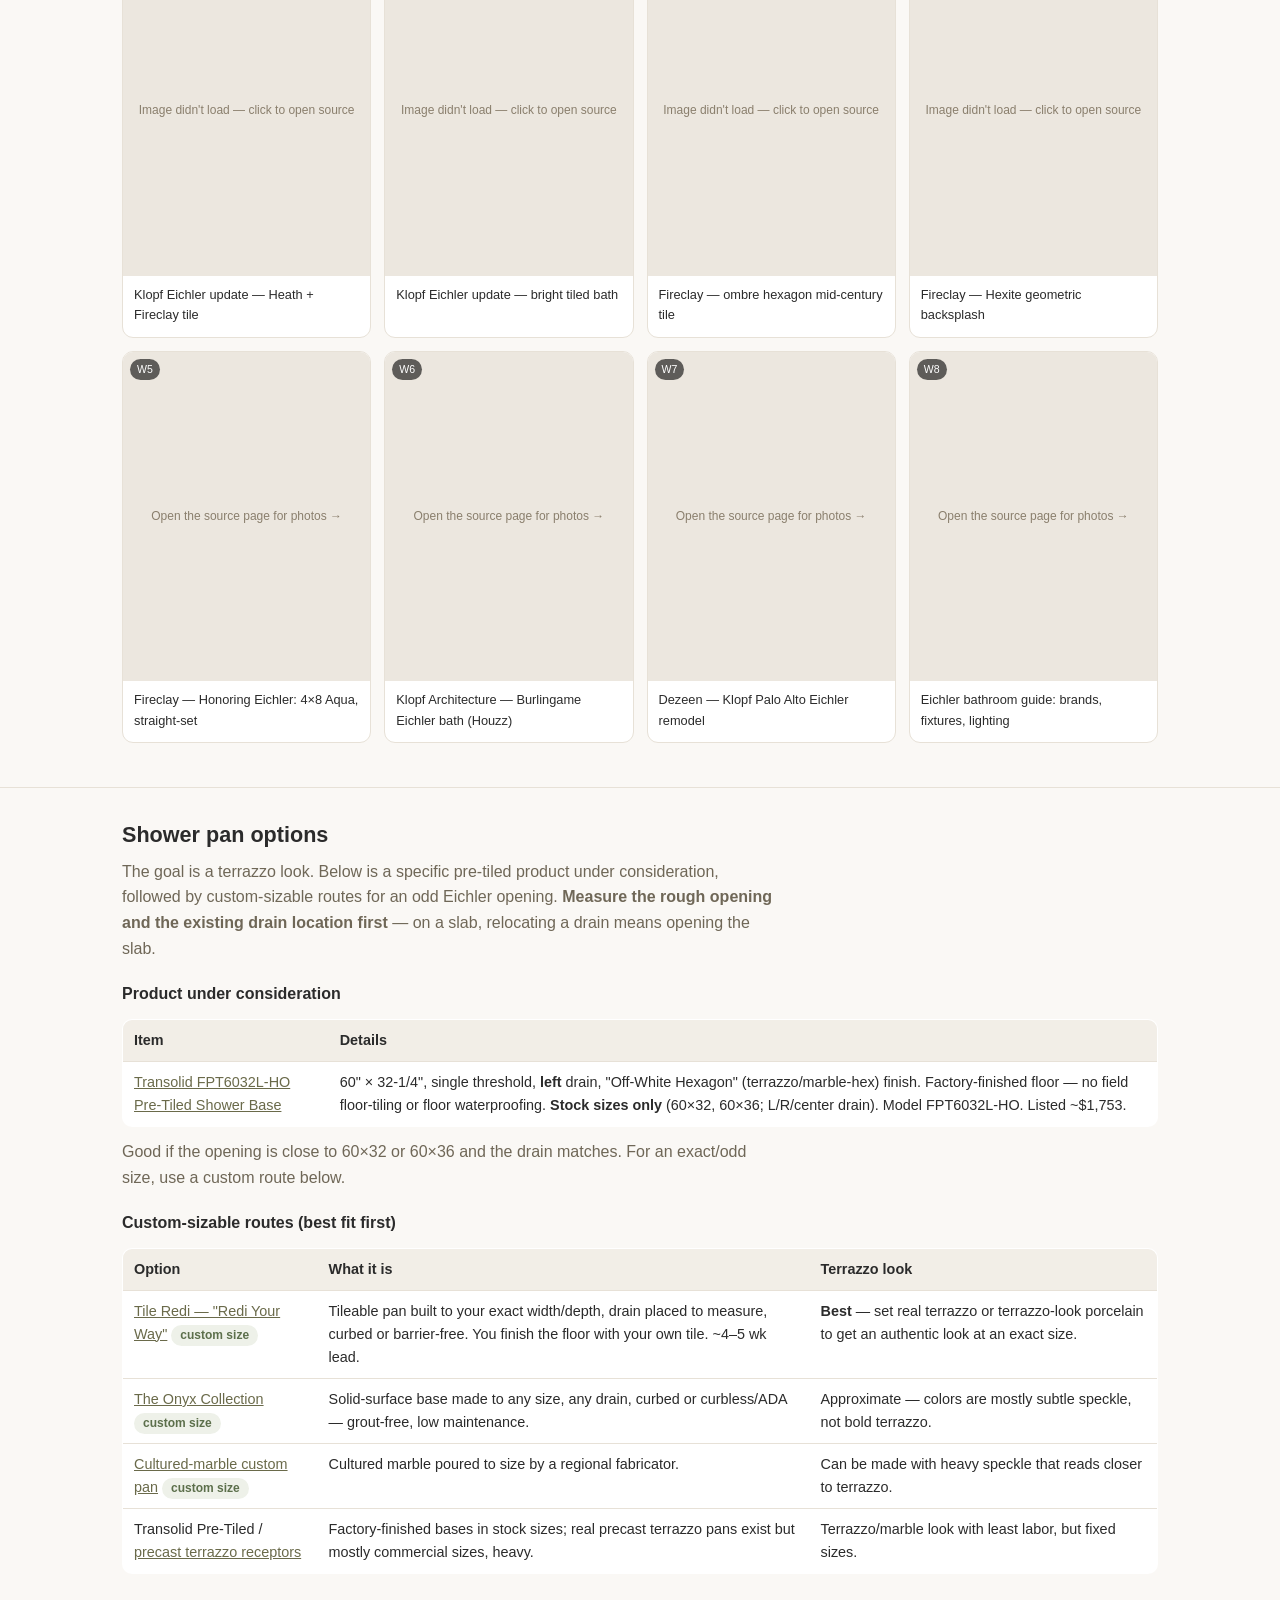
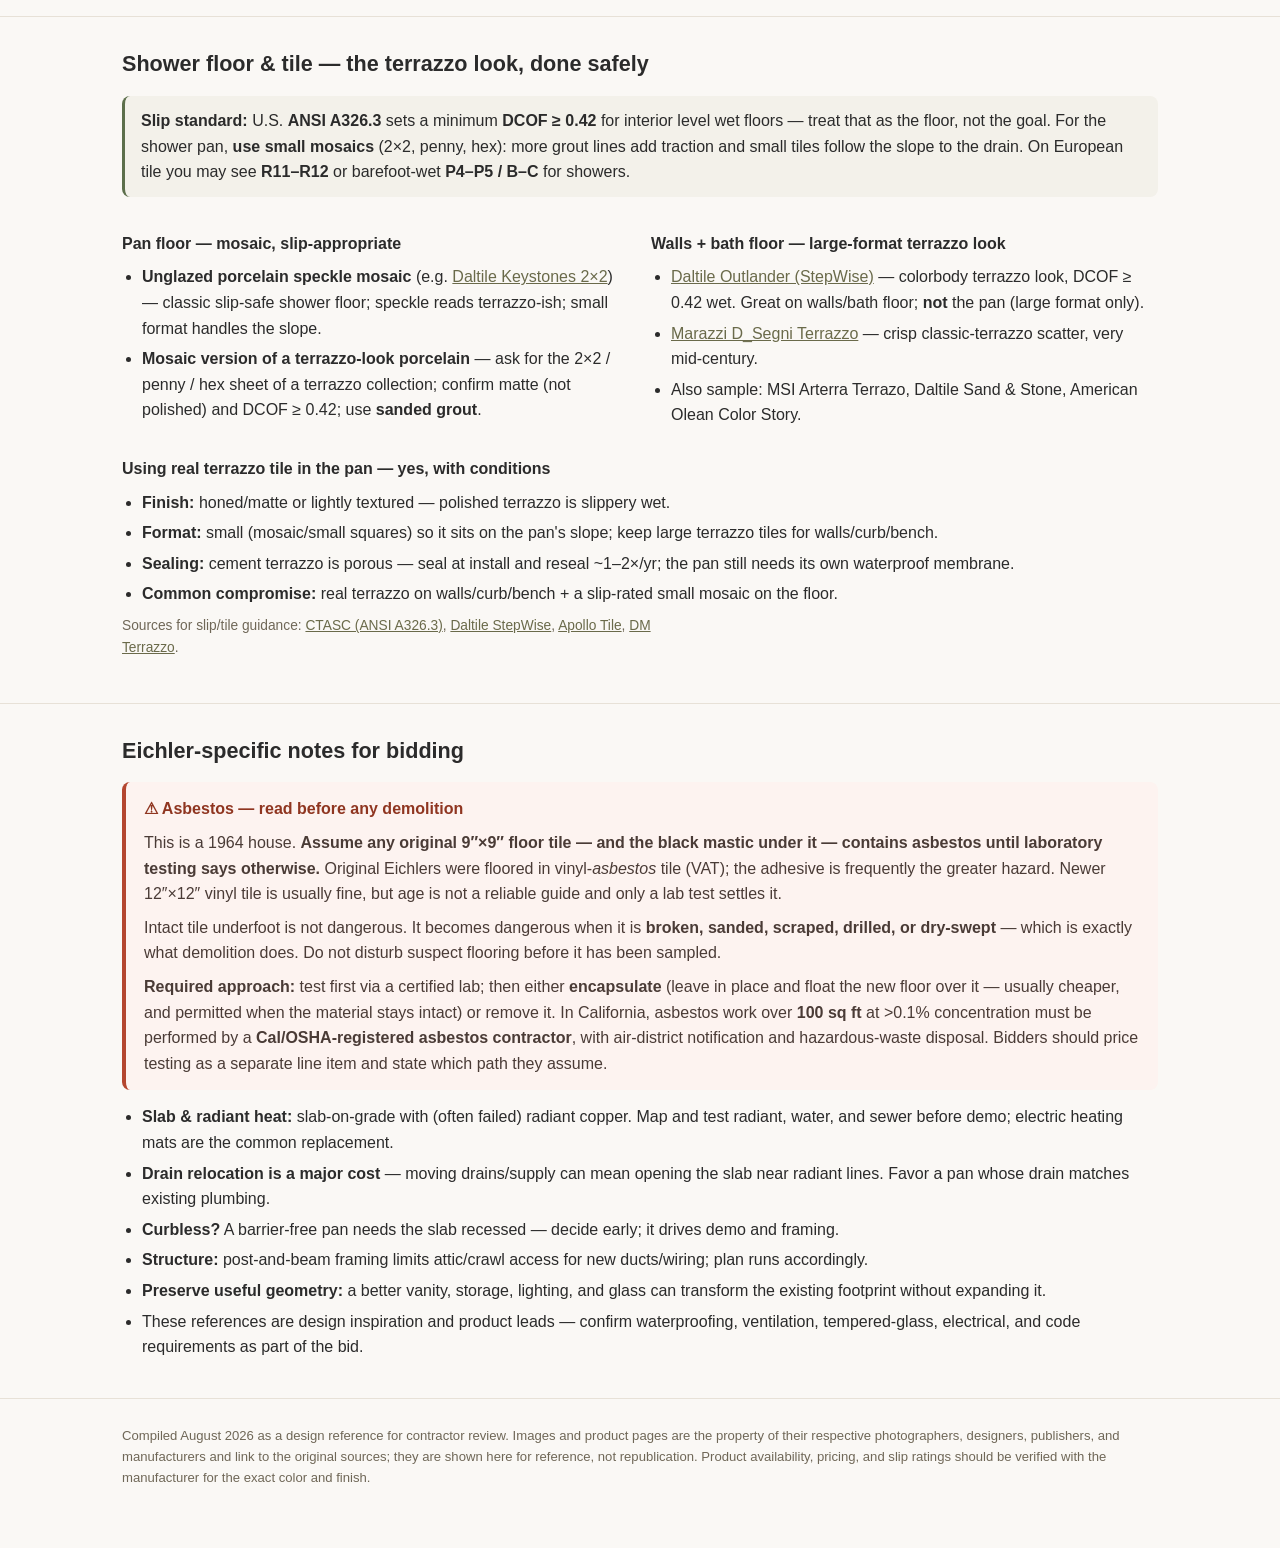
==== commit 30cf90f7: "Add Selections section to contractor page; record MonkeHaus vanity candidate" ====
--- a/docs/index.html
+++ b/docs/index.html
@@ -48,6 +48,7 @@
 <body>
 <nav><div class="wrap">
   <b>Eichler Primary Bath — Remodel Reference</b>
+  <a href="#selections">Selections</a>
   <a href="#direction">Direction</a>
   <a href="#inspiration">Inspiration</a>
   <a href="#pan">Shower pan</a>
@@ -60,6 +61,33 @@
   <p>A working reference for contractors: the design direction, shower-pan options (including a specific product under consideration), and slip-safe terrazzo tile choices for the shower floor. Images link to their sources; product links go to manufacturers/retailers.</p>
   <p style="font-size:.9rem">Mid-century modern bathroom in an Eichler home (slab-on-grade, post-and-beam). Compiled August 2026.</p>
 </div></header>
+
+<section id="selections"><div class="wrap">
+  <h2>Selections</h2>
+  <p class="lead">What is <b>settled</b> versus still being chosen. Please bid to these rather than proposing alternatives, unless you see a technical problem — in which case say so.</p>
+  <table>
+    <tr><th>Element</th><th>Status</th><th>Selection</th></tr>
+    <tr>
+      <td><b>Shower wall tile</b></td>
+      <td><span class="pill">Selected</span></td>
+      <td><a href="https://ziatile.com/products/saguaro-2x8-cement-tile" target="_blank" rel="noopener">Zia Tile "Saguaro" 2×8 cement tile</a> — green, matte, 5/8″ thick, $15.85/sq ft.
+      <b>Set straight, not stacked or running bond</b> (period-correct). DCOF &gt; 1. Radiant-compatible.<br>
+      <b>⚠ 10–12 week special order.</b> Porous cement tile: must be sealed on site — 511 Porous Plus <i>before</i> grouting, then Fila Matte Finish wax. Requires an installer experienced with cement tile and <b>3–5 days curing between laying, sealing and grouting</b>. Include attic stock; handmade batches vary.</td>
+    </tr>
+    <tr>
+      <td><b>Shower floor / pan &amp; bathroom floor</b></td>
+      <td><span class="pill">Direction set</span></td>
+      <td>Terrazzo or terrazzo look-alike. Preference is a <b>one-piece custom cast base</b> (epoxy terrazzo or terrazzo-pattern solid surface) with a matching terrazzo floor — warm light base, sparse aggregate. Not cement tile underfoot. See the two sections below.</td>
+    </tr>
+    <tr>
+      <td><b>Vanity</b></td>
+      <td><span class="pill" style="background:#f3efe4;color:#8a6d2f">Candidate</span></td>
+      <td><a href="https://monkehaus.com/products/single-sink-floating-vanity" target="_blank" rel="noopener">MonkeHaus floating single-sink vanity</a> — made to order, custom sizing, walnut/teak/white oak and others. 36″ $2,000 · 50″ $2,900.<br>
+      <b>Cabinet only</b> — sink, countertop, faucet, plumbing, pulls and installation are <b>not</b> included. Species, width and finish not yet chosen.</td>
+    </tr>
+  </table>
+  <p class="lead" style="font-size:.86rem"><b>Sequencing note:</b> the wall tile is a 10–12 week special order and the shower base is custom-cast. Both need to be committed early or they will drive the schedule.</p>
+</div></section>
 
 <section id="direction"><div class="wrap">
   <h2>Design direction</h2>
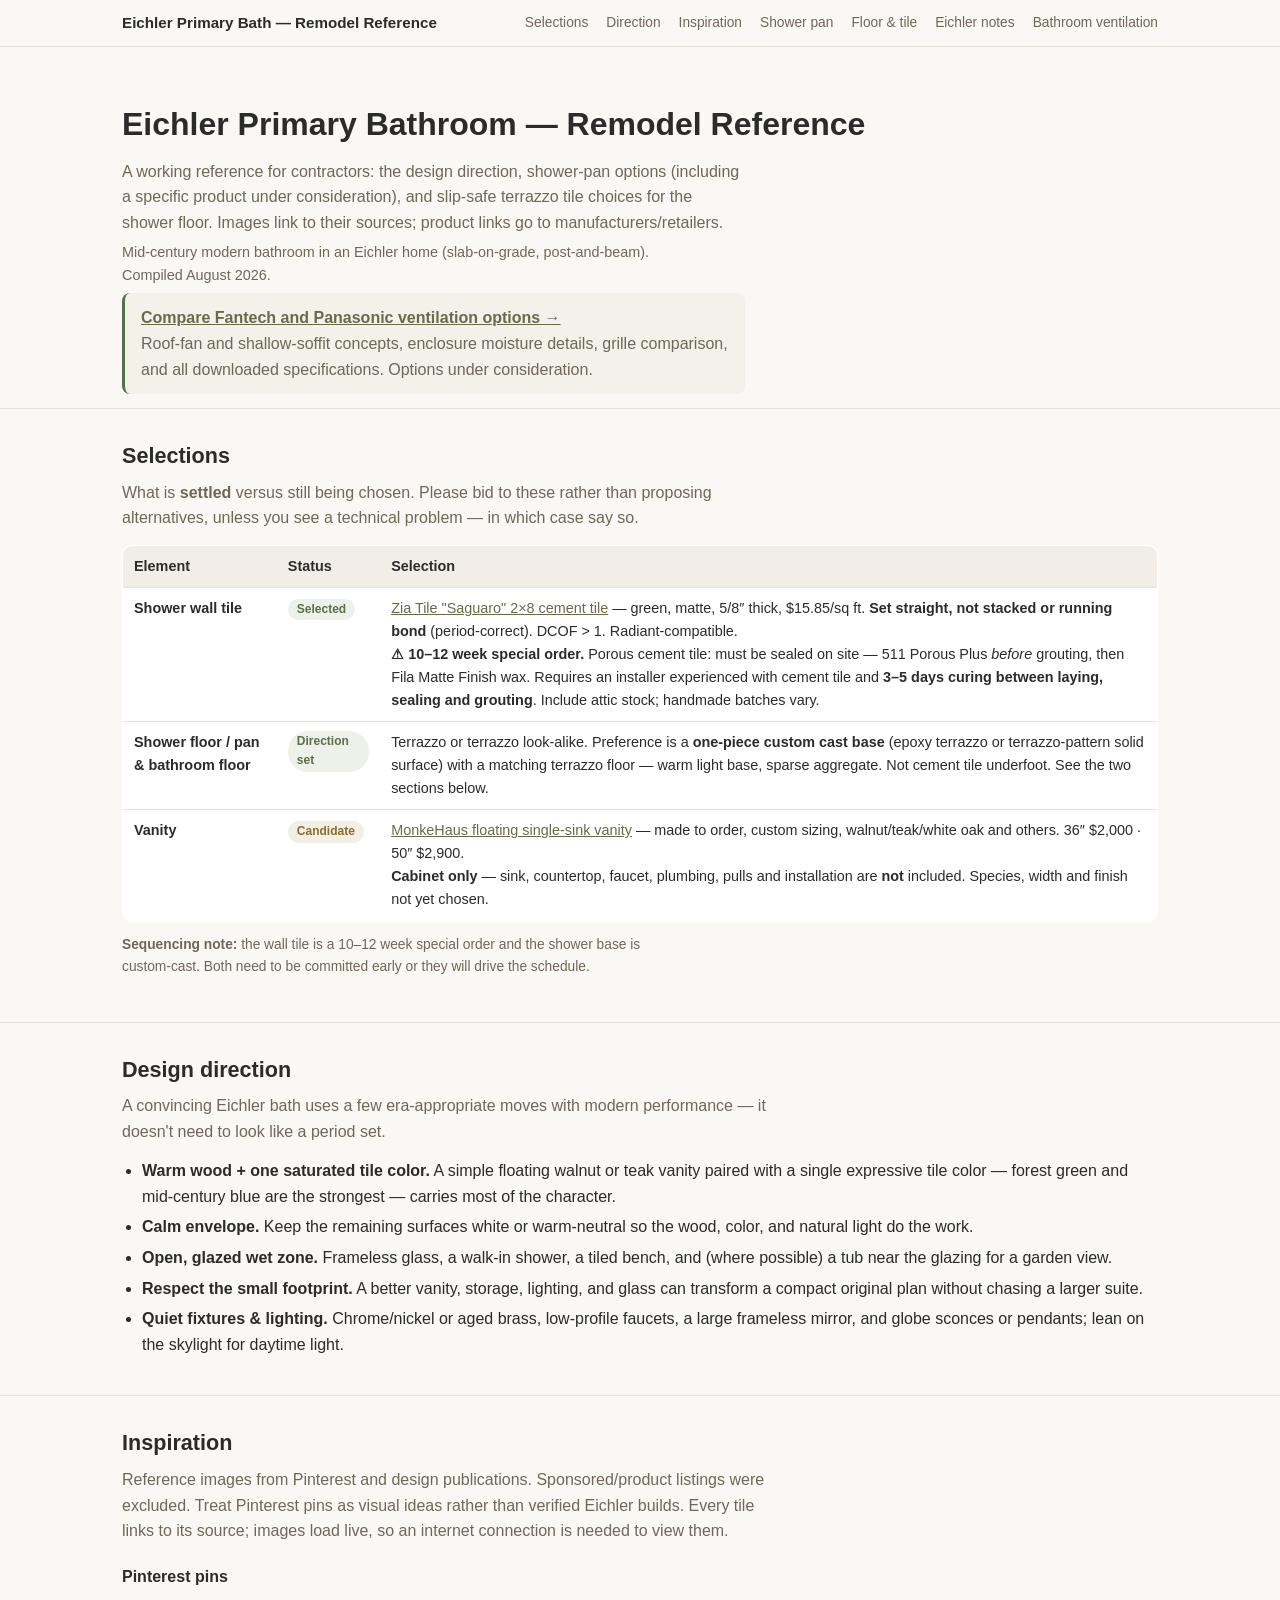
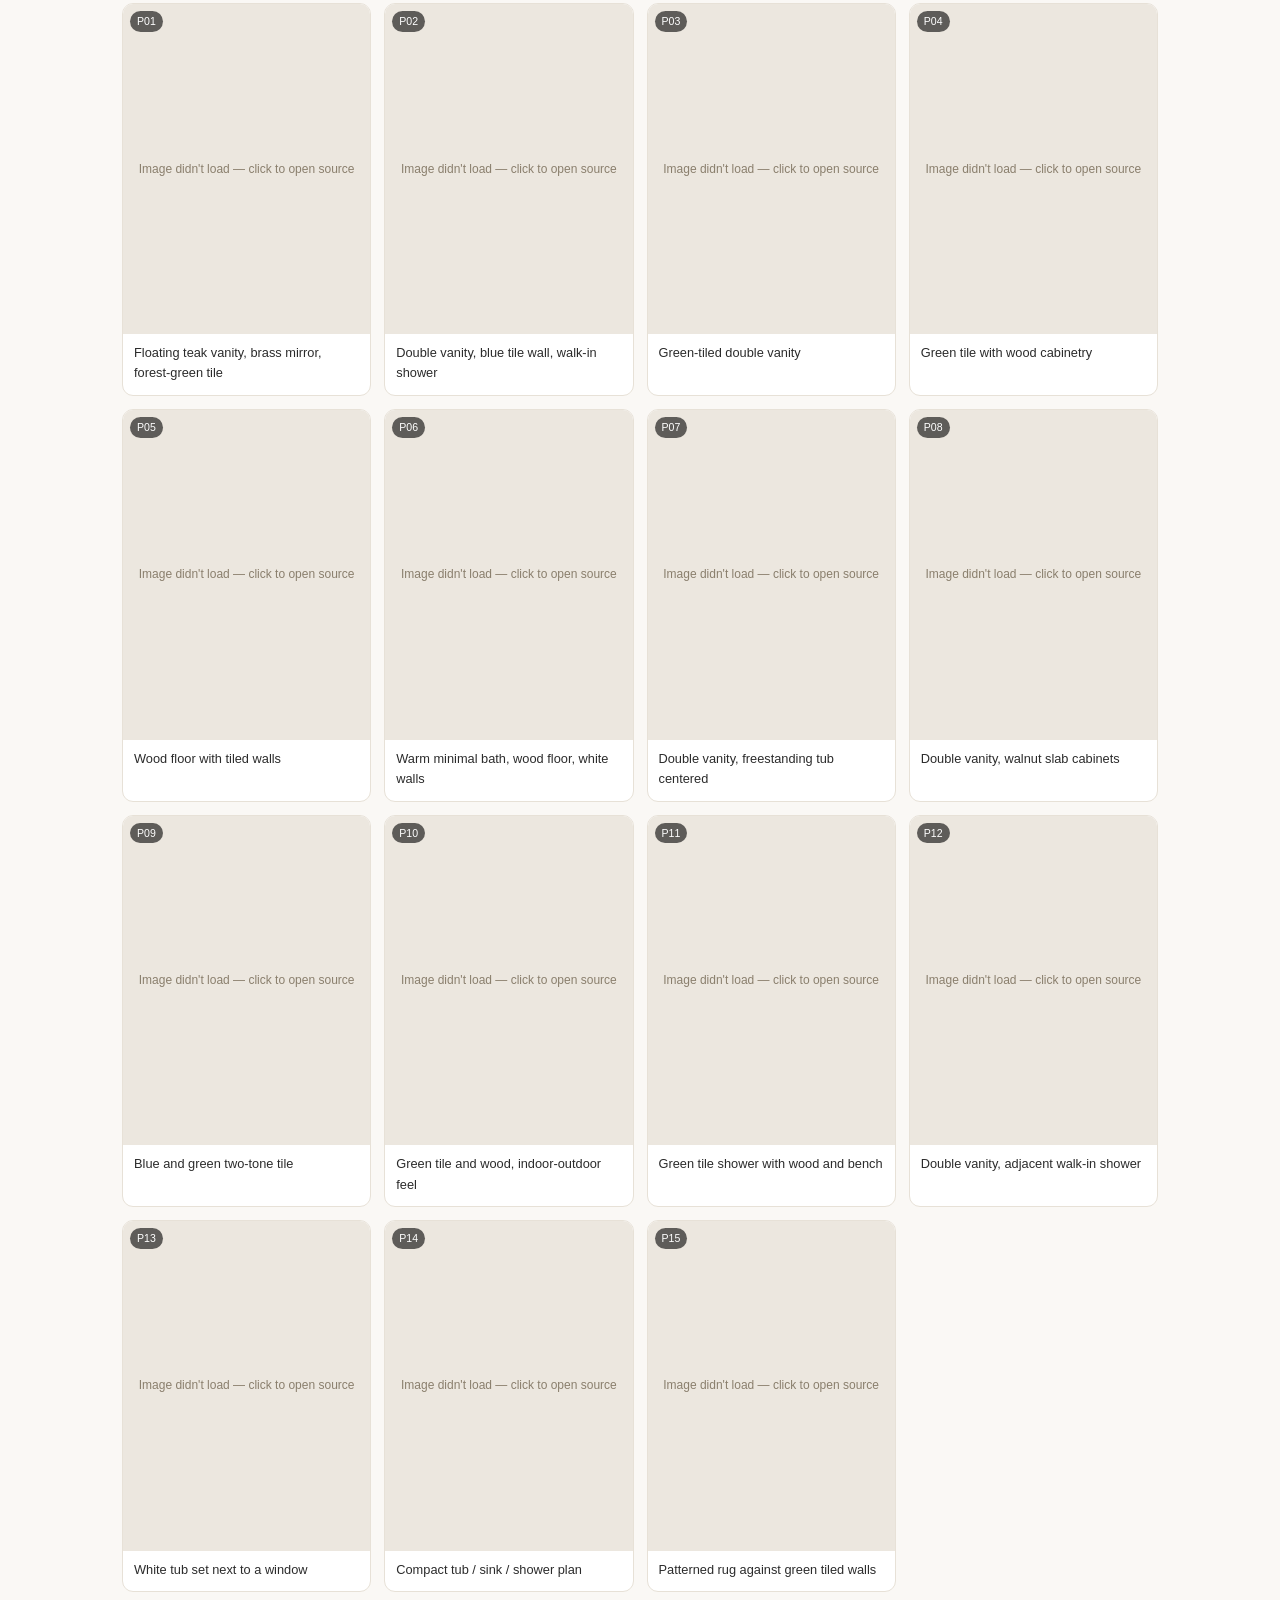
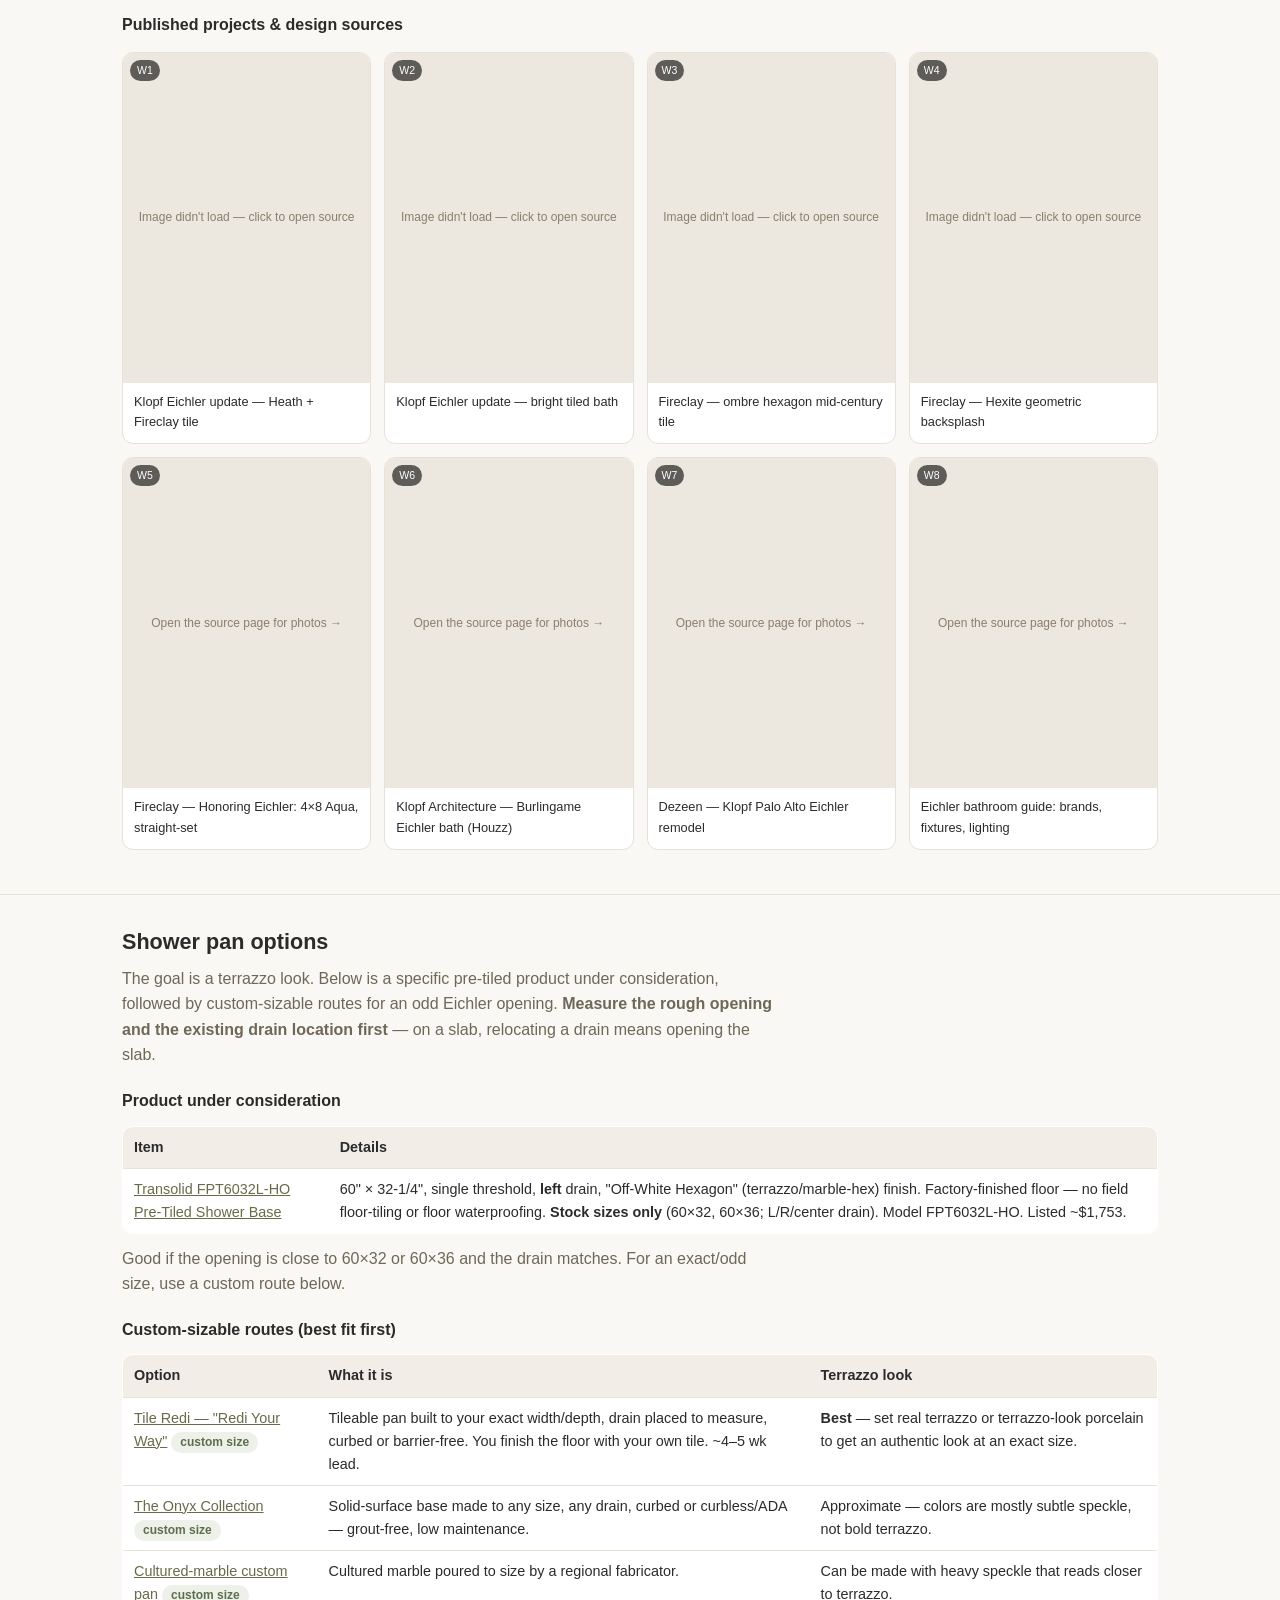
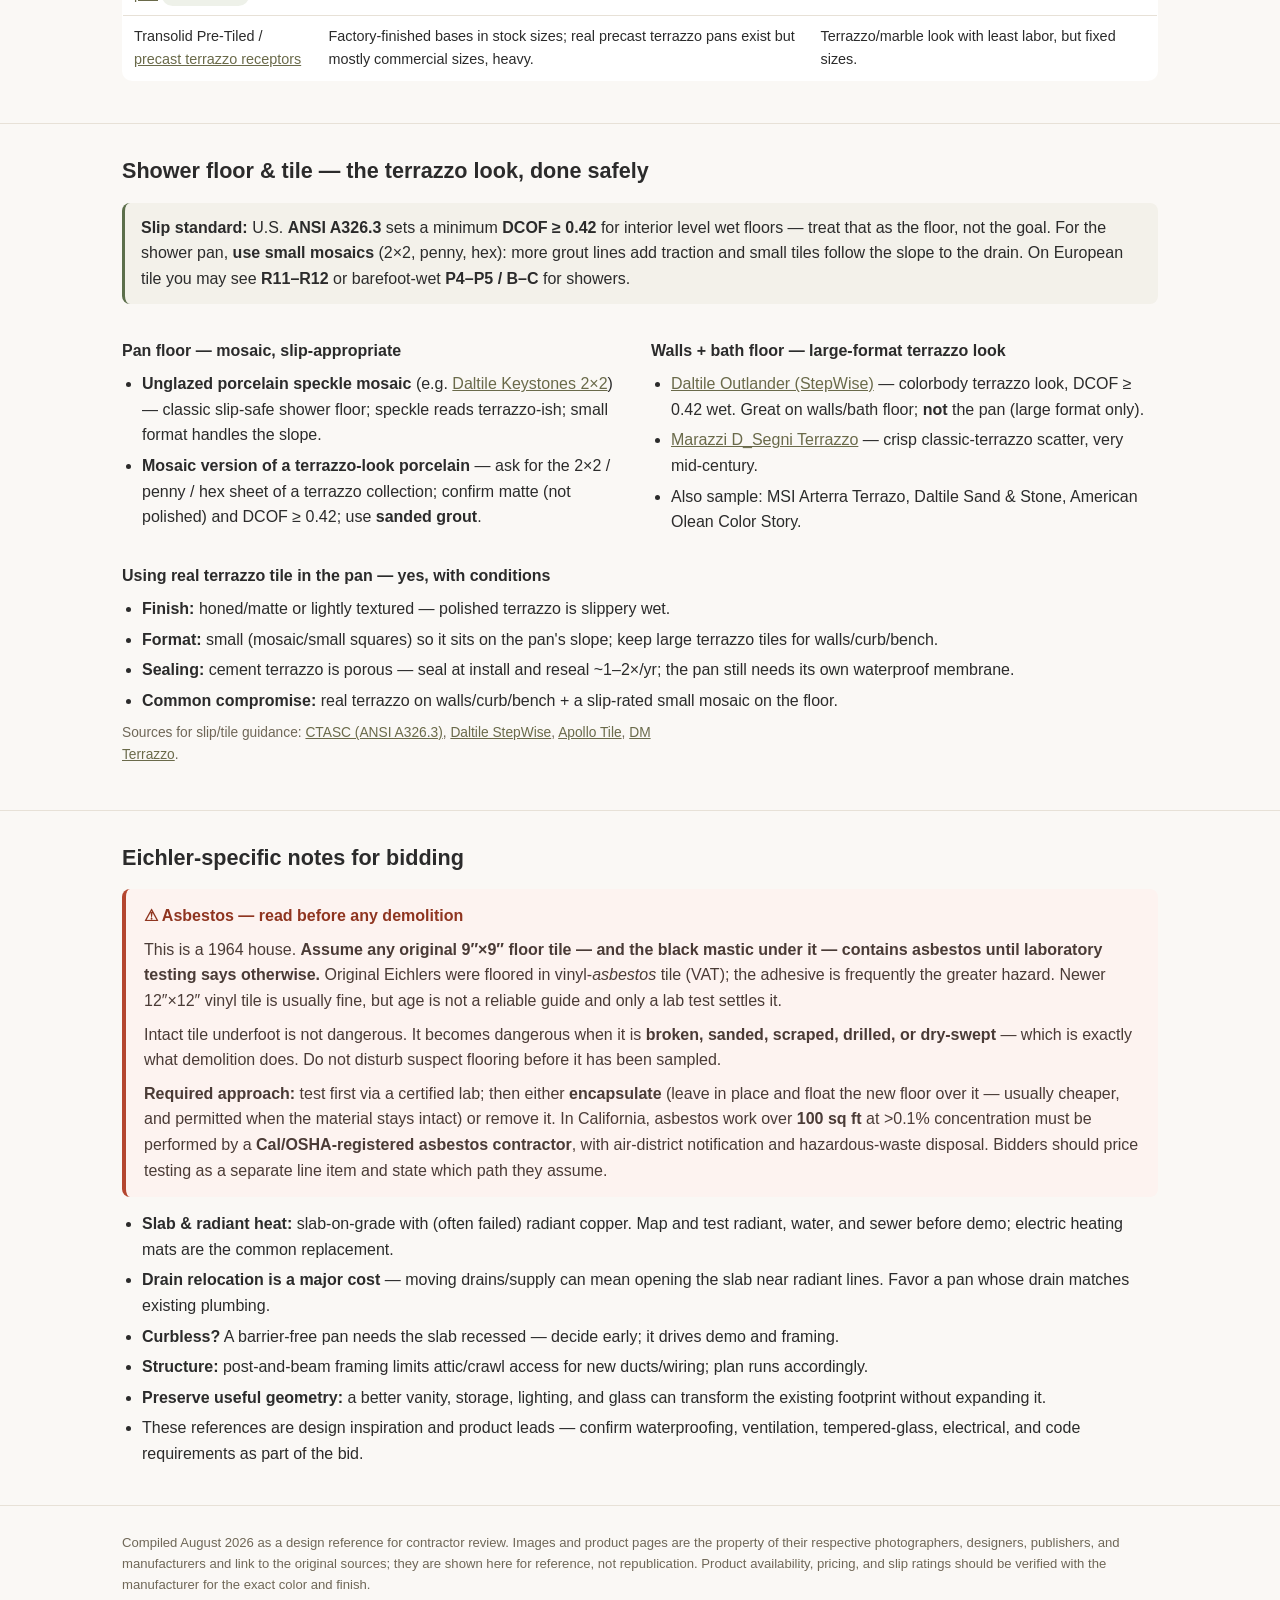
==== commit 6aa50b3e: "Add bathroom ventilation site, enclosure options, and installation photos" ====
--- a/docs/index.html
+++ b/docs/index.html
@@ -54,12 +54,14 @@
   <a href="#pan">Shower pan</a>
   <a href="#floor">Floor &amp; tile</a>
   <a href="#eichler">Eichler notes</a>
+  <a href="bathroom-ventilation/">Bathroom ventilation</a>
 </div></nav>
 
 <header class="hero"><div class="wrap">
   <h1>Eichler Primary Bathroom — Remodel Reference</h1>
   <p>A working reference for contractors: the design direction, shower-pan options (including a specific product under consideration), and slip-safe terrazzo tile choices for the shower floor. Images link to their sources; product links go to manufacturers/retailers.</p>
   <p style="font-size:.9rem">Mid-century modern bathroom in an Eichler home (slab-on-grade, post-and-beam). Compiled August 2026.</p>
+  <p class="callout"><a href="bathroom-ventilation/"><b>Compare Fantech and Panasonic ventilation options →</b></a><br>Roof-fan and shallow-soffit concepts, enclosure moisture details, grille comparison, and all downloaded specifications. Options under consideration.</p>
 </div></header>
 
 <section id="selections"><div class="wrap">
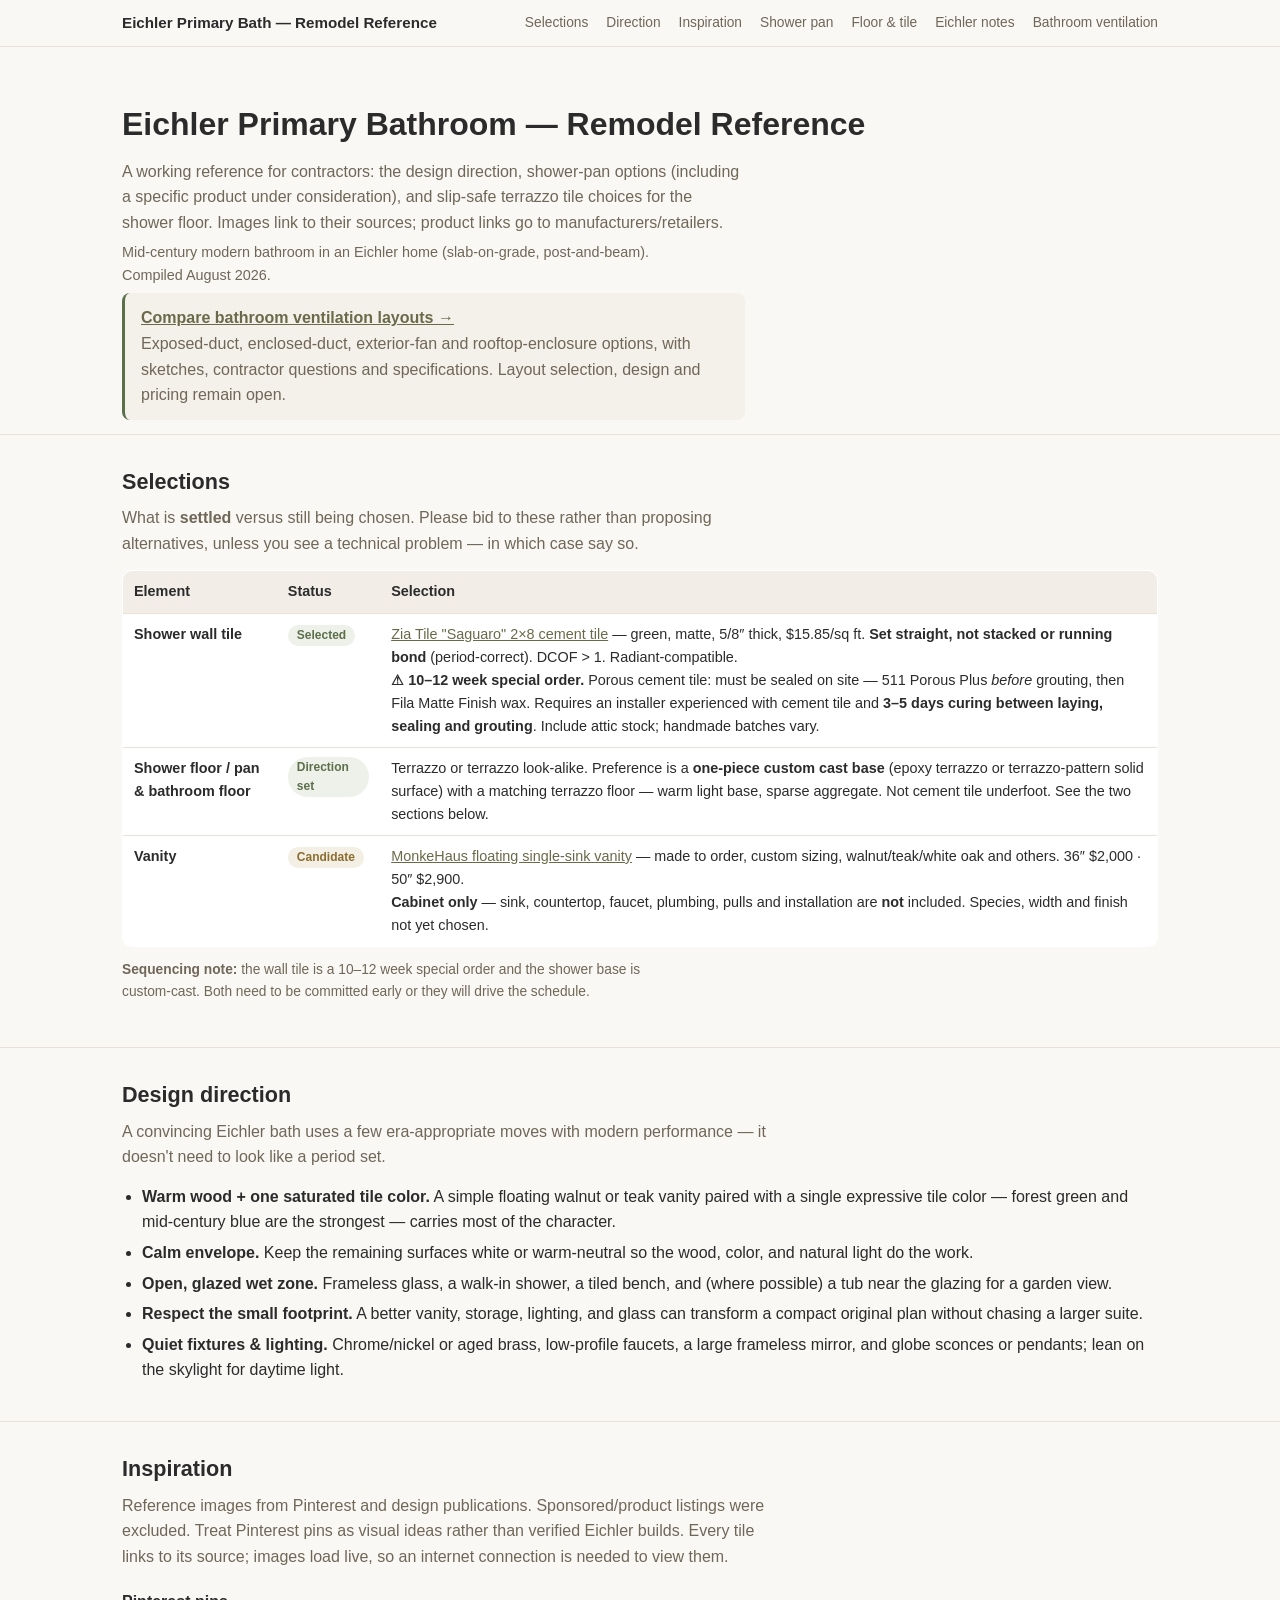
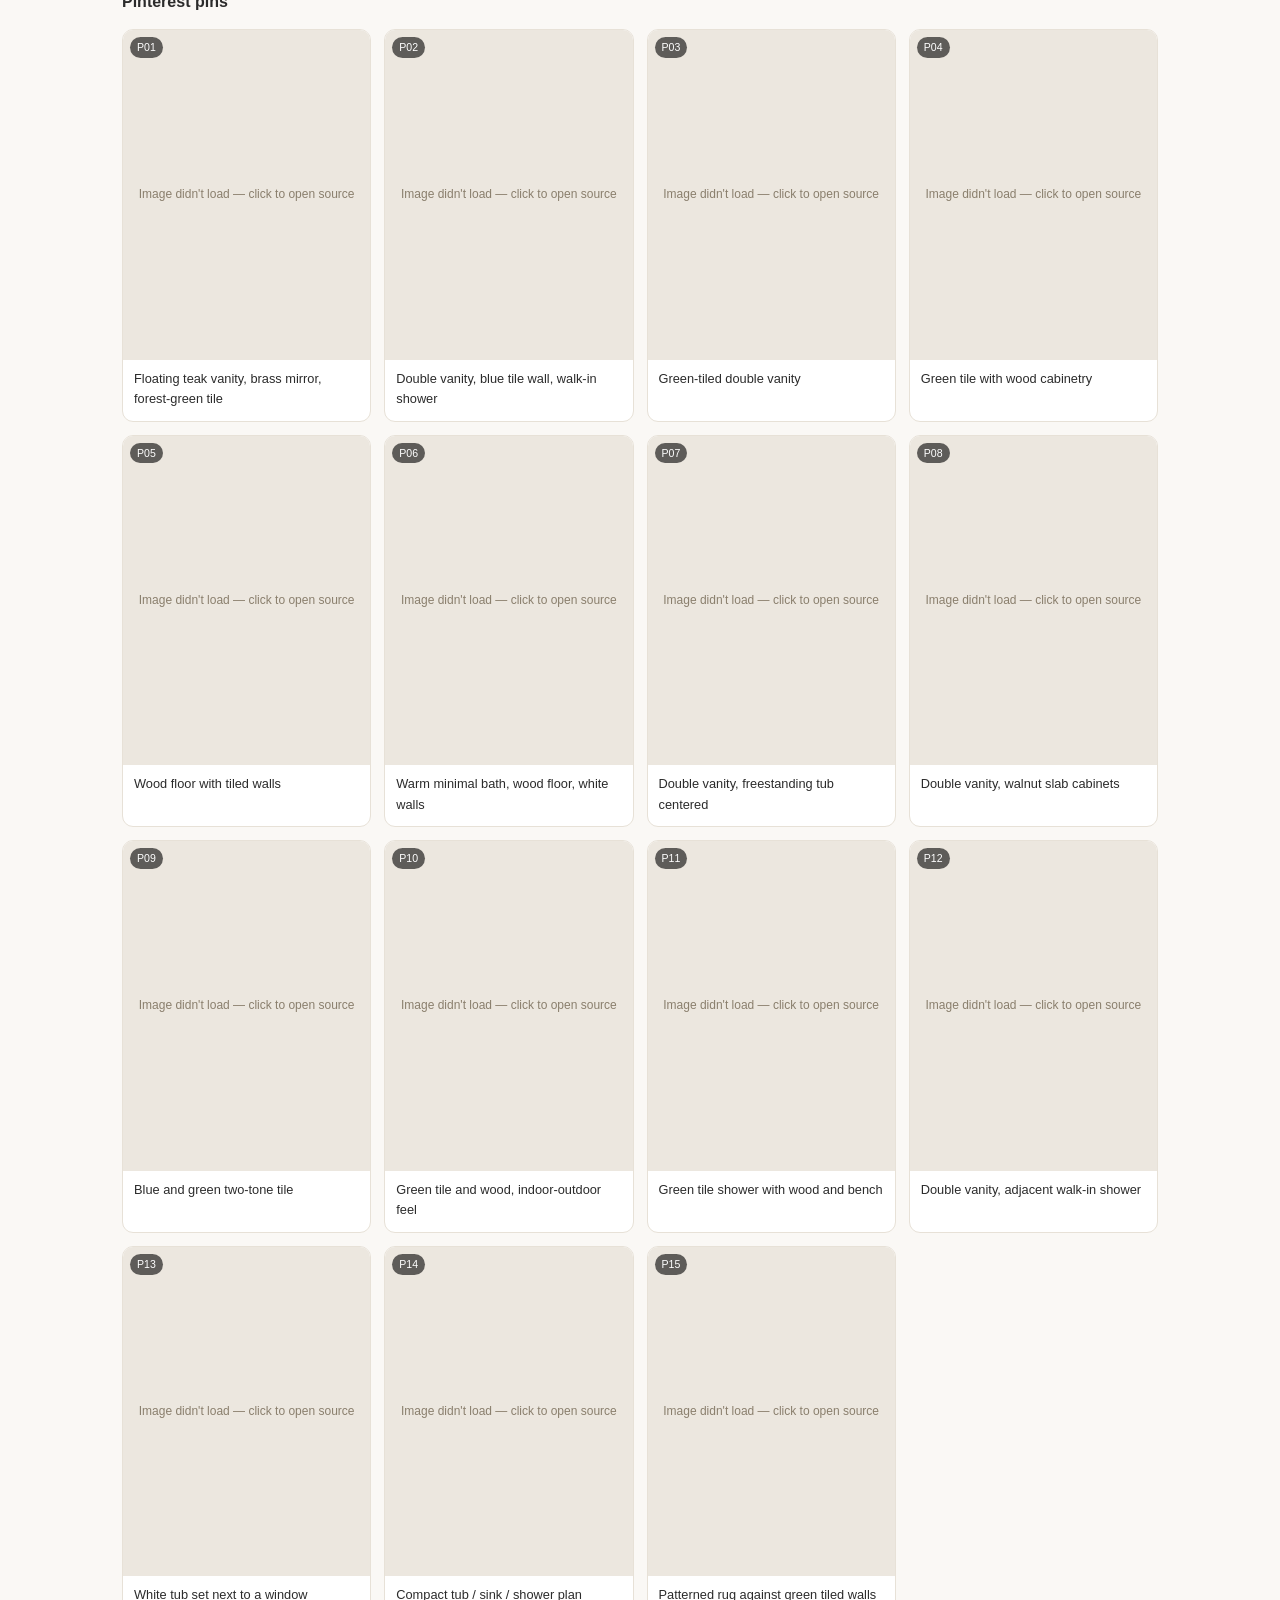
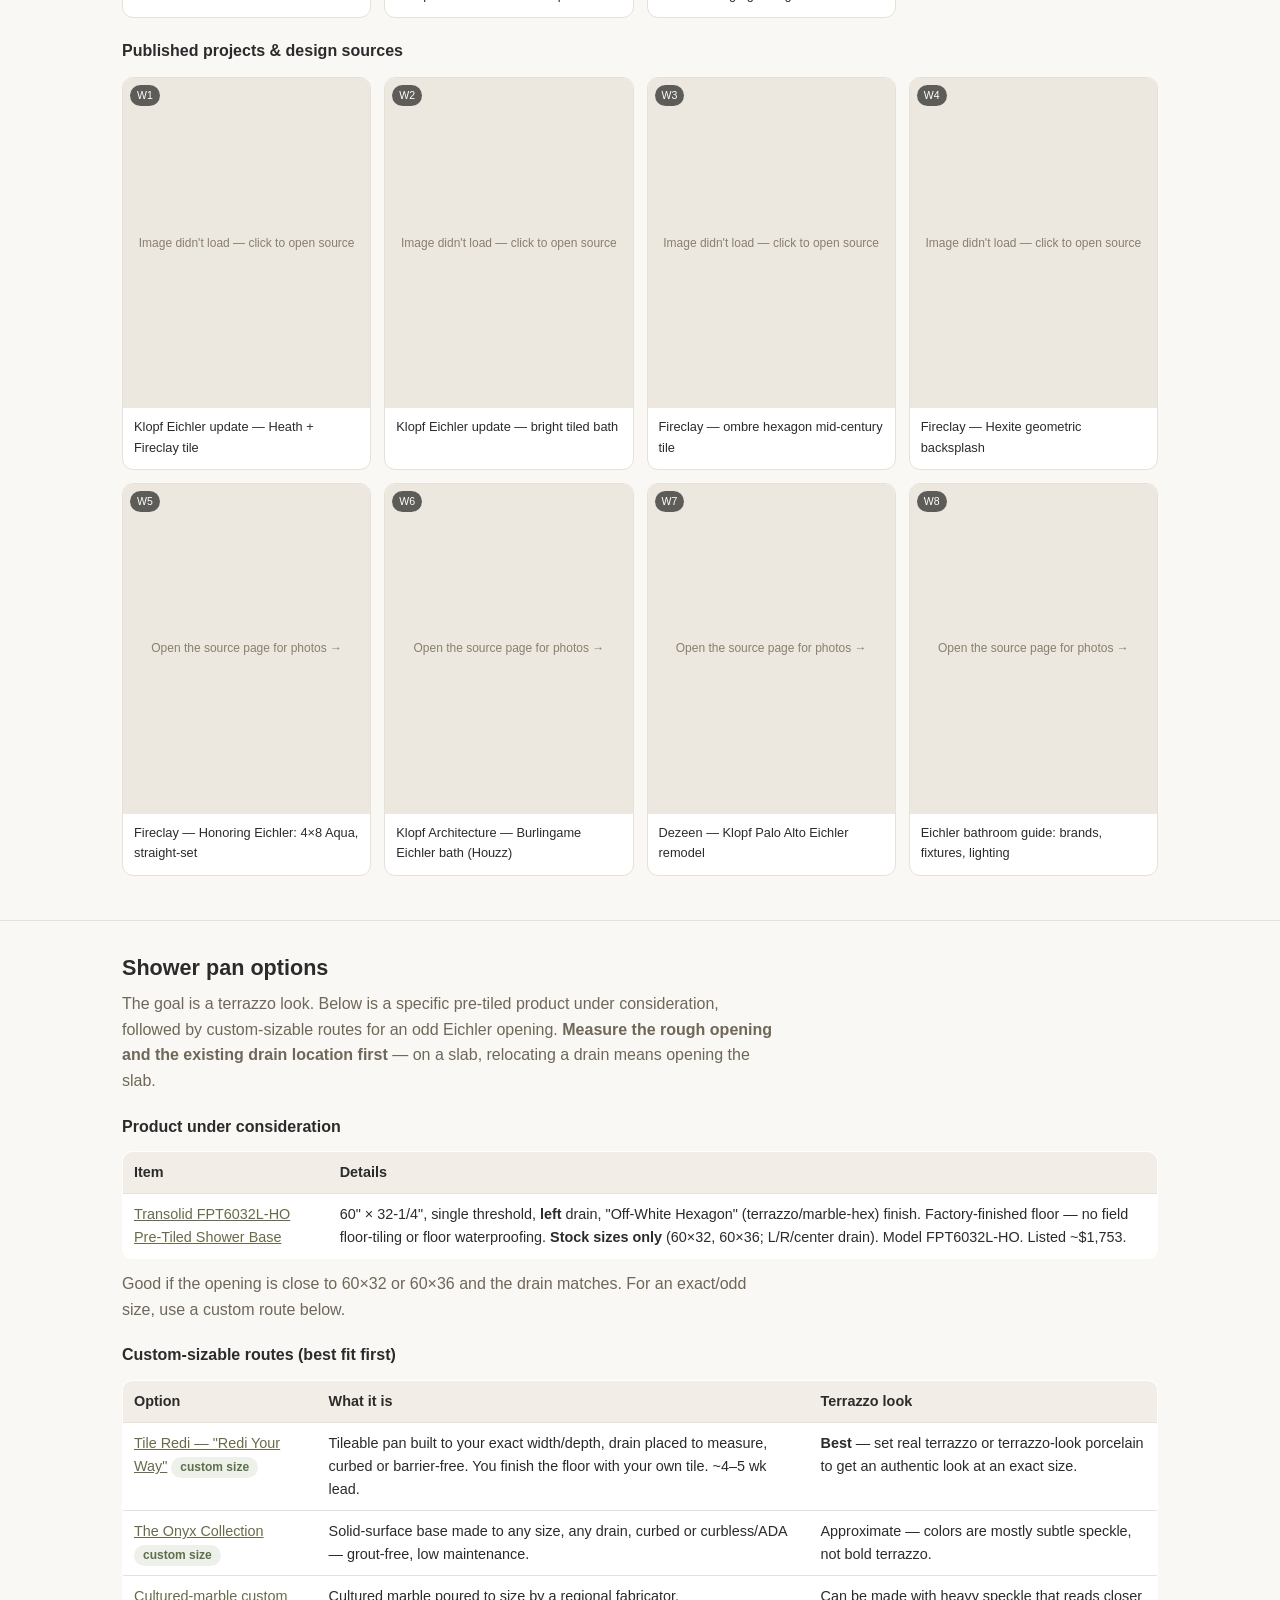
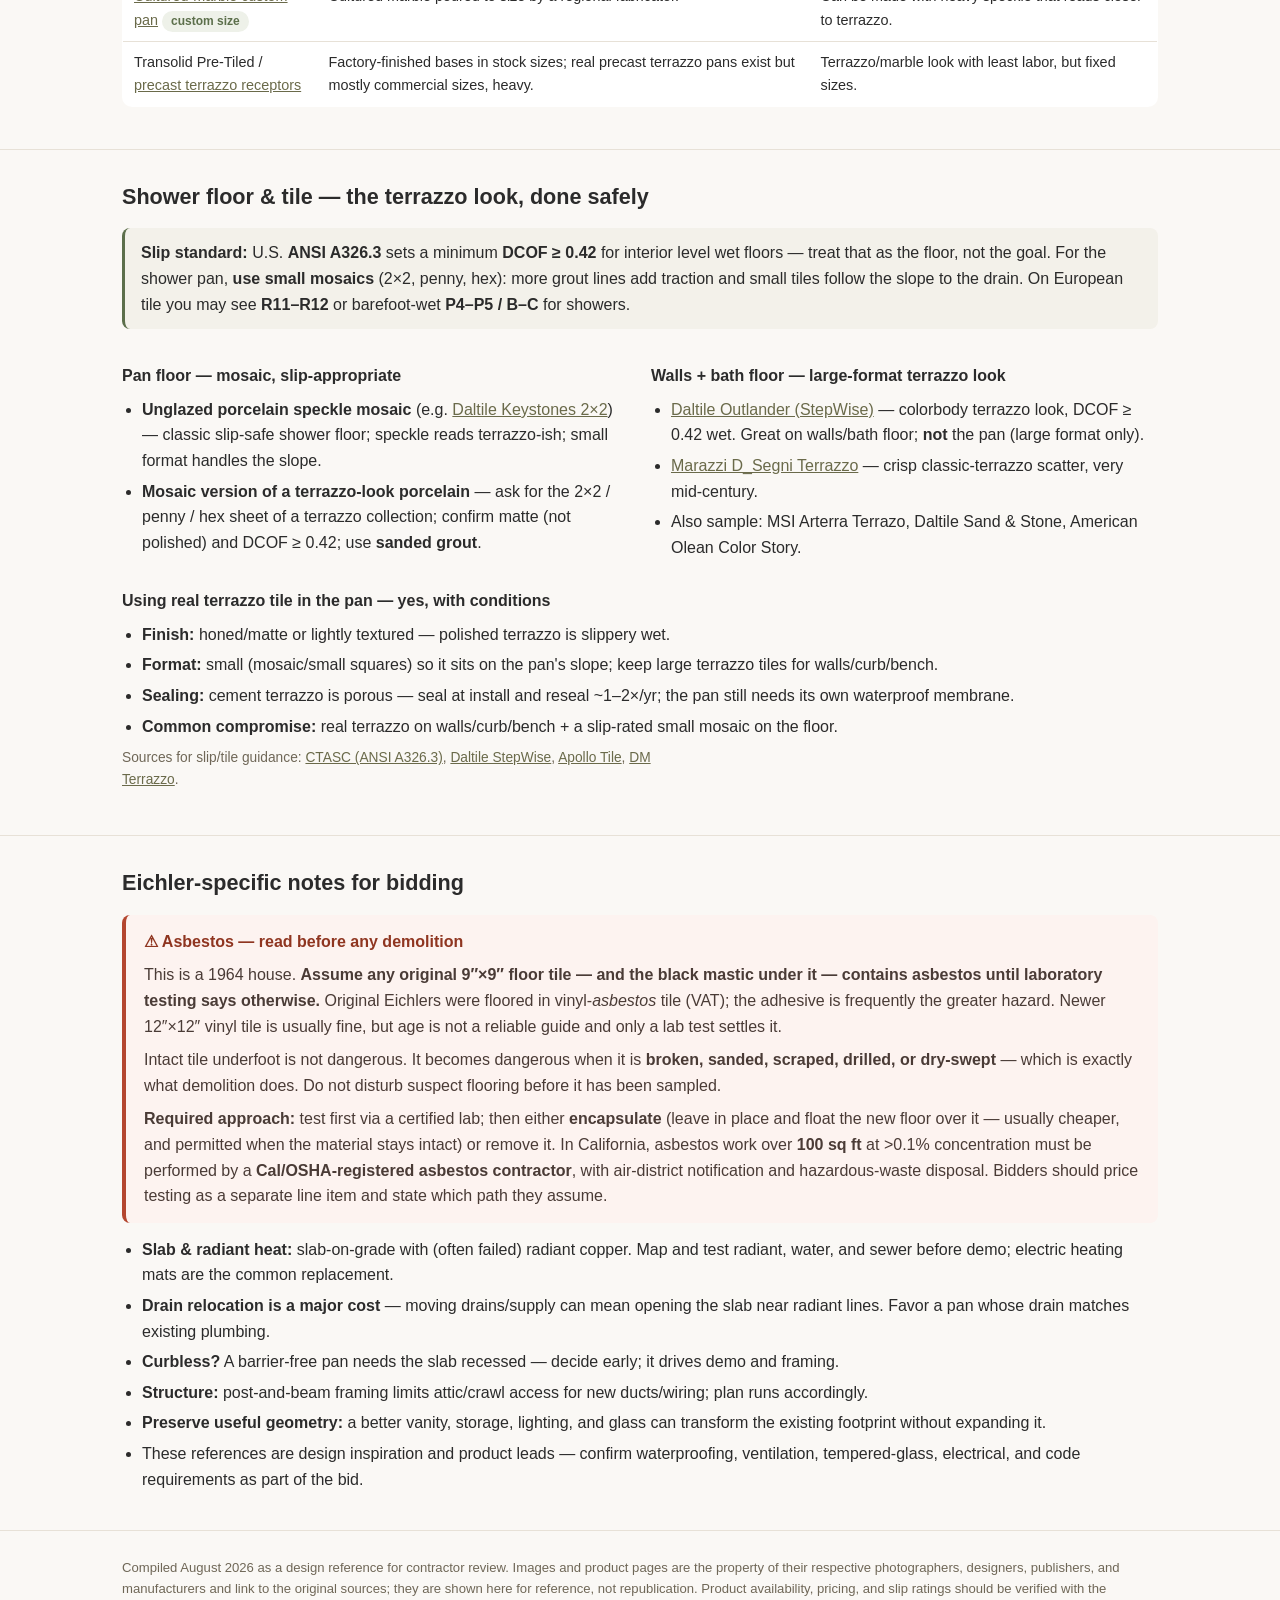
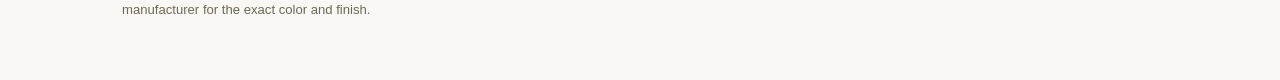
==== commit d4927d5f: "Refine bathroom ventilation layouts and contractor reference site" ====
--- a/docs/index.html
+++ b/docs/index.html
@@ -61,7 +61,7 @@
   <h1>Eichler Primary Bathroom — Remodel Reference</h1>
   <p>A working reference for contractors: the design direction, shower-pan options (including a specific product under consideration), and slip-safe terrazzo tile choices for the shower floor. Images link to their sources; product links go to manufacturers/retailers.</p>
   <p style="font-size:.9rem">Mid-century modern bathroom in an Eichler home (slab-on-grade, post-and-beam). Compiled August 2026.</p>
-  <p class="callout"><a href="bathroom-ventilation/"><b>Compare Fantech and Panasonic ventilation options →</b></a><br>Roof-fan and shallow-soffit concepts, enclosure moisture details, grille comparison, and all downloaded specifications. Options under consideration.</p>
+  <p class="callout"><a href="bathroom-ventilation/"><b>Compare bathroom ventilation layouts →</b></a><br>Exposed-duct, enclosed-duct, exterior-fan and rooftop-enclosure options, with sketches, contractor questions and specifications. Layout selection, design and pricing remain open.</p>
 </div></header>
 
 <section id="selections"><div class="wrap">
